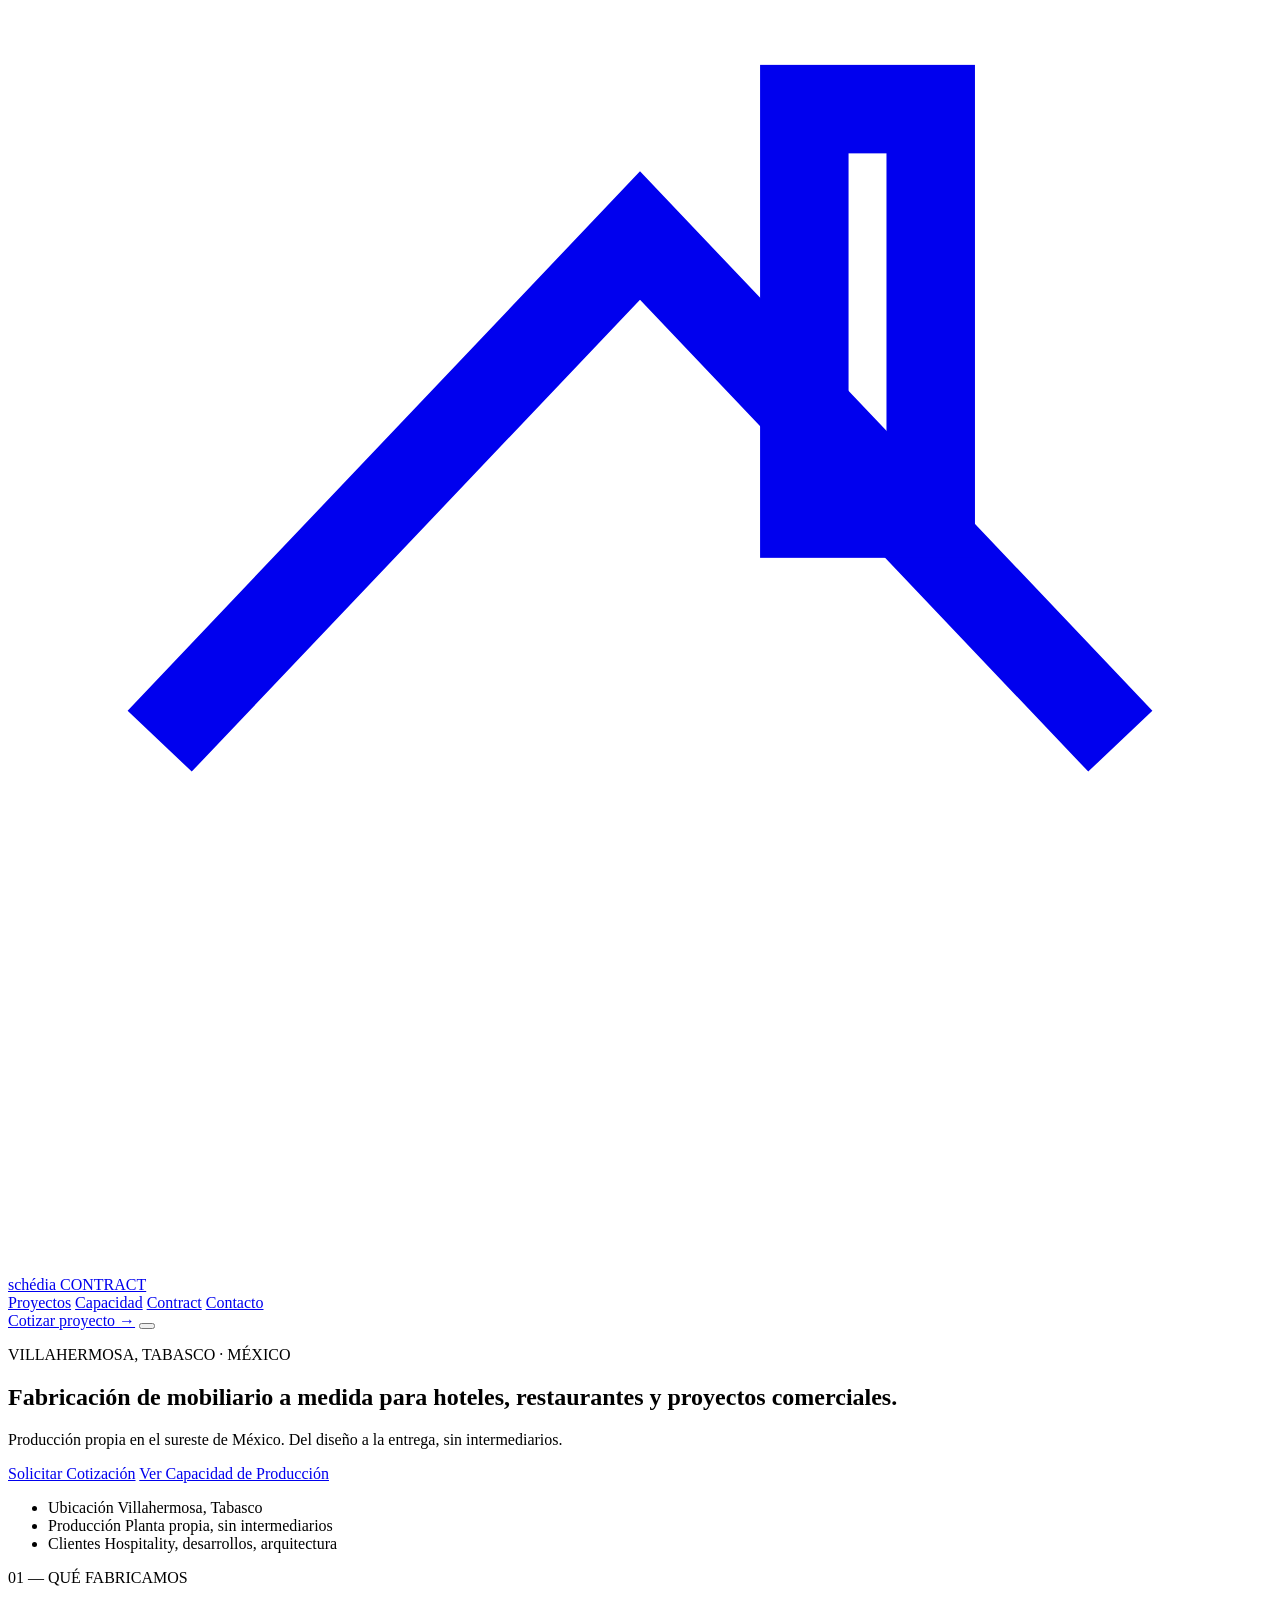
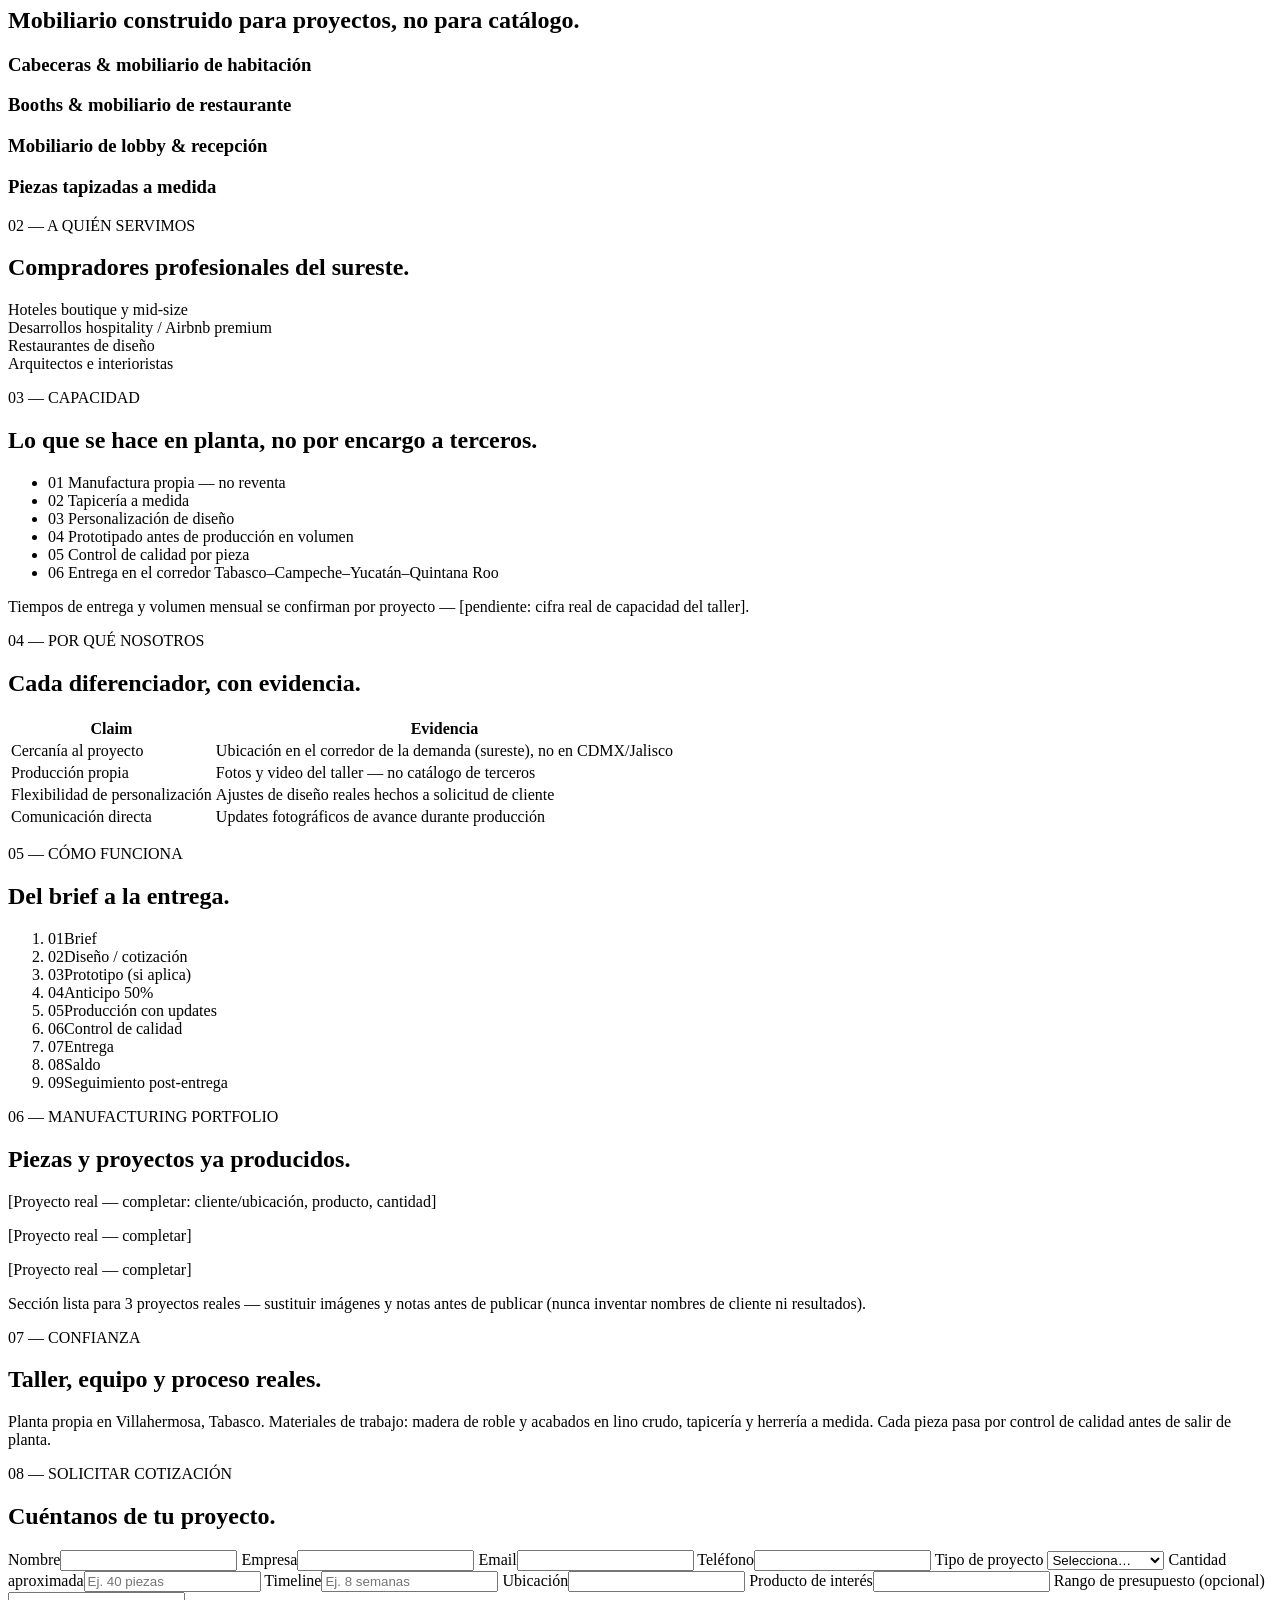
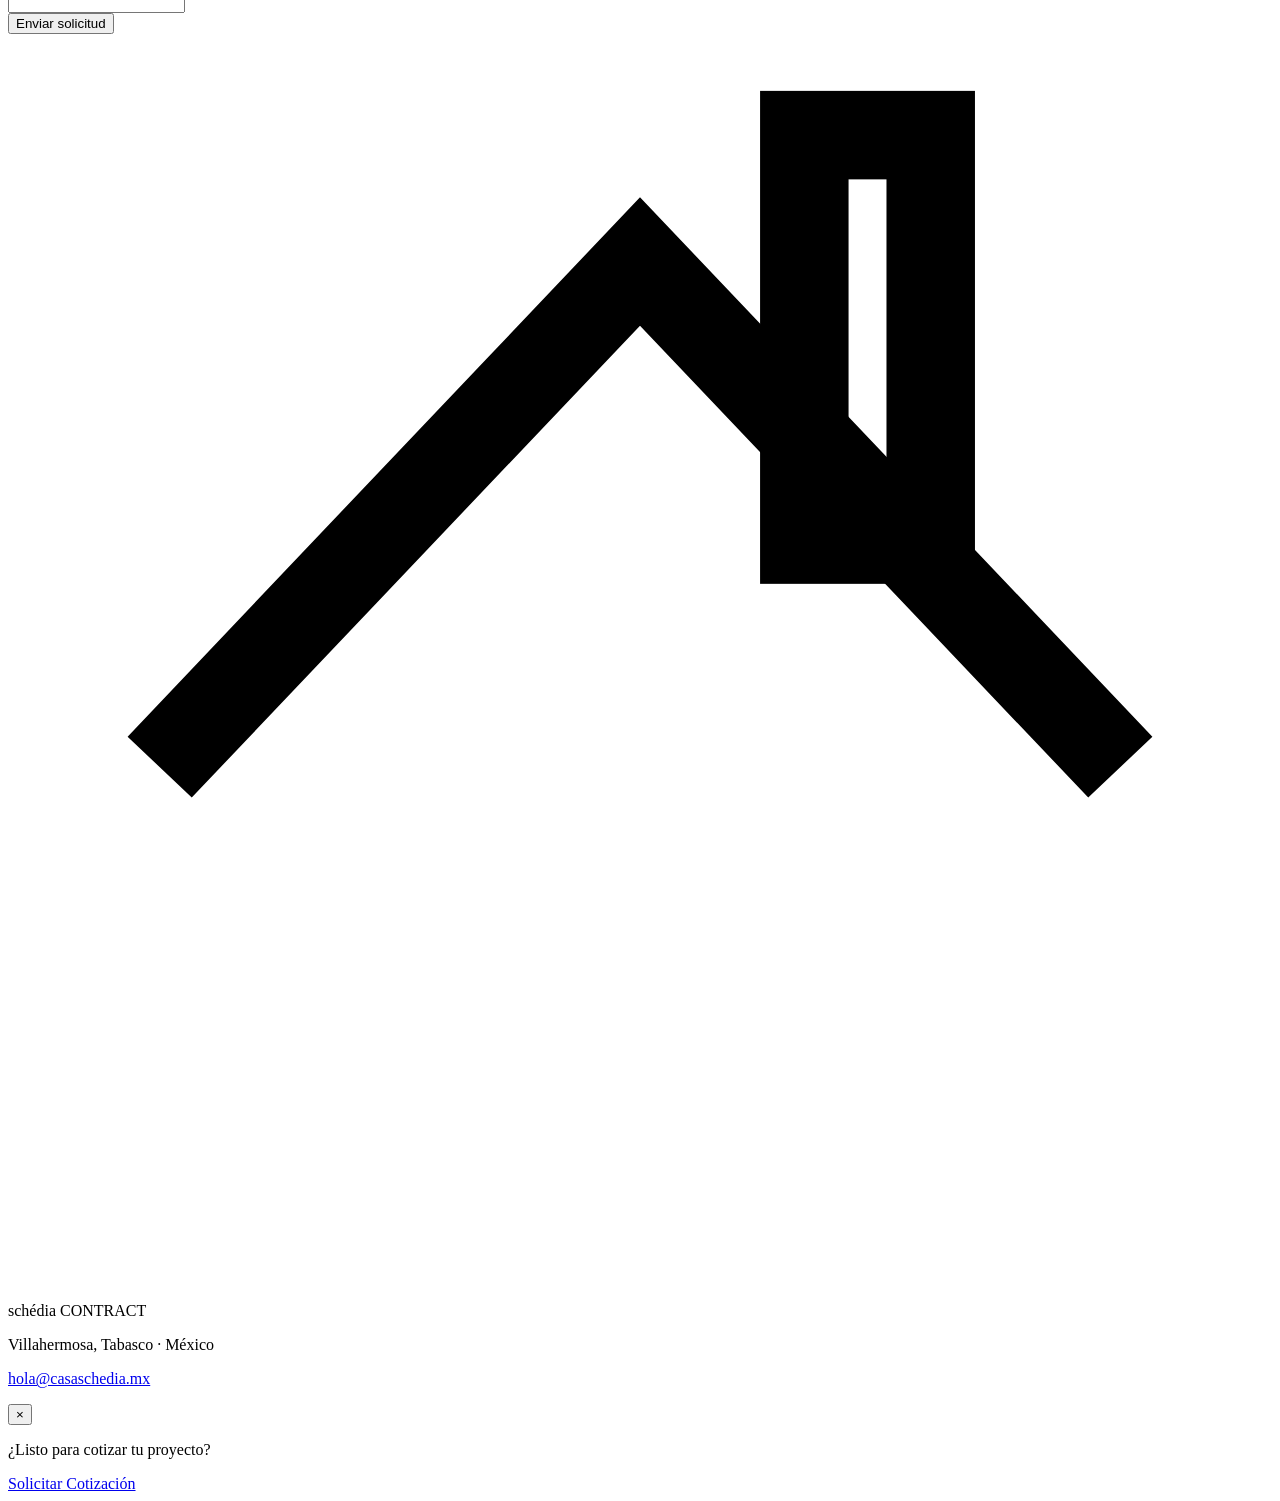
==== index.html @ 91ae7b38 "Rename index (27).html to index.html" ====
<!-- VERSION: v01 -->
<!DOCTYPE html>
<html lang="es-MX">
<head>
<meta charset="UTF-8">
<meta name="viewport" content="width=device-width, initial-scale=1.0">
<title>Casa Schédia — Fabricación de mobiliario a medida para hospitality | Villahermosa, Tabasco</title>
<meta name="description" content="Fabricante de mobiliario a medida para hoteles, restaurantes y proyectos comerciales del sureste de México. Producción propia en Villahermosa, Tabasco. Solicita una cotización.">
<link rel="icon" href="/assets/favicon.svg" type="image/svg+xml">
<link rel="preconnect" href="https://fonts.googleapis.com">
<link href="https://fonts.googleapis.com/css2?family=Inter:wght@400;500;600;700;800&family=JetBrains+Mono:wght@500;600&display=swap" rel="stylesheet">
<link rel="stylesheet" href="/css/styles.css?v=01">
</head>
<body>

<!-- ============ HEADER ============ -->
<header class="site-header">
  <div class="wrap header-inner">
    <a href="/" class="logo-lockup" aria-label="Casa Schédia">
      <svg class="logo-icon" viewBox="0 0 100 100" aria-hidden="true">
        <polyline points="12,58 50,18 88,58" fill="none" stroke="currentColor" stroke-width="7" stroke-linejoin="miter"/>
        <rect x="63" y="8" width="10" height="32" fill="none" stroke="currentColor" stroke-width="7" stroke-linejoin="miter"/>
      </svg>
      <span class="logo-text">schédia <span class="logo-sub">CONTRACT</span></span>
    </a>
    <nav class="site-nav" aria-label="Navegación principal">
      <a href="#proyectos">Proyectos</a>
      <a href="#capacidad">Capacidad</a>
      <a href="#contract">Contract</a>
      <a href="#contacto">Contacto</a>
    </nav>
    <a href="#cotizar" class="btn btn-amber header-cta">Cotizar proyecto →</a>
    <button class="nav-toggle" aria-label="Abrir menú" aria-expanded="false">
      <span></span><span></span><span></span>
    </button>
  </div>
</header>

<!-- ============ HERO ============ -->
<section class="hero">
  <div class="wrap hero-inner">
    <p class="eyebrow">VILLAHERMOSA, TABASCO · MÉXICO</p>
    <h1>Fabricación de mobiliario a medida para hoteles, restaurantes y proyectos comerciales.</h1>
    <p class="hero-sub">Producción propia en el sureste de México. Del diseño a la entrega, sin intermediarios.</p>
    <div class="hero-ctas">
      <a href="#cotizar" class="btn btn-amber">Solicitar Cotización</a>
      <a href="#capacidad" class="btn btn-ghost">Ver Capacidad de Producción</a>
    </div>
    <ul class="trust-indicators">
      <li><span class="ti-label">Ubicación</span> Villahermosa, Tabasco</li>
      <li><span class="ti-label">Producción</span> Planta propia, sin intermediarios</li>
      <li><span class="ti-label">Clientes</span> Hospitality, desarrollos, arquitectura</li>
    </ul>
  </div>
</section>

<!-- ============ QUÉ FABRICAMOS ============ -->
<section class="section" id="que-fabricamos">
  <div class="wrap">
    <p class="eyebrow">01 — QUÉ FABRICAMOS</p>
    <h2>Mobiliario construido para proyectos, no para catálogo.</h2>
    <div class="grid-4">
      <div class="card">
        <div class="card-media" style="background-image:url('/assets/producto-cabeceras.jpg')"></div>
        <h3>Cabeceras &amp; mobiliario de habitación</h3>
      </div>
      <div class="card">
        <div class="card-media" style="background-image:url('/assets/producto-booths.jpg')"></div>
        <h3>Booths &amp; mobiliario de restaurante</h3>
      </div>
      <div class="card">
        <div class="card-media" style="background-image:url('/assets/producto-lobby.jpg')"></div>
        <h3>Mobiliario de lobby &amp; recepción</h3>
      </div>
      <div class="card">
        <div class="card-media" style="background-image:url('/assets/producto-tapizado.jpg')"></div>
        <h3>Piezas tapizadas a medida</h3>
      </div>
    </div>
  </div>
</section>

<!-- ============ A QUIÉN SERVIMOS ============ -->
<section class="section section-alt" id="a-quien-servimos">
  <div class="wrap">
    <p class="eyebrow">02 — A QUIÉN SERVIMOS</p>
    <h2>Compradores profesionales del sureste.</h2>
    <div class="grid-4 grid-tight">
      <div class="tag-card">Hoteles boutique y mid-size</div>
      <div class="tag-card">Desarrollos hospitality / Airbnb premium</div>
      <div class="tag-card">Restaurantes de diseño</div>
      <div class="tag-card">Arquitectos e interioristas</div>
    </div>
  </div>
</section>

<!-- ============ CAPACIDAD ============ -->
<section class="section" id="capacidad">
  <div class="wrap">
    <p class="eyebrow">03 — CAPACIDAD</p>
    <h2>Lo que se hace en planta, no por encargo a terceros.</h2>
    <ul class="spec-list">
      <li><span class="spec-num">01</span> Manufactura propia — no reventa</li>
      <li><span class="spec-num">02</span> Tapicería a medida</li>
      <li><span class="spec-num">03</span> Personalización de diseño</li>
      <li><span class="spec-num">04</span> Prototipado antes de producción en volumen</li>
      <li><span class="spec-num">05</span> Control de calidad por pieza</li>
      <li><span class="spec-num">06</span> Entrega en el corredor Tabasco–Campeche–Yucatán–Quintana Roo</li>
    </ul>
    <p class="fine-note">Tiempos de entrega y volumen mensual se confirman por proyecto — [pendiente: cifra real de capacidad del taller].</p>
  </div>
</section>

<!-- ============ POR QUÉ NOSOTROS ============ -->
<section class="section section-alt" id="por-que-nosotros">
  <div class="wrap">
    <p class="eyebrow">04 — POR QUÉ NOSOTROS</p>
    <h2>Cada diferenciador, con evidencia.</h2>
    <table class="evidence-table">
      <thead><tr><th>Claim</th><th>Evidencia</th></tr></thead>
      <tbody>
        <tr><td>Cercanía al proyecto</td><td>Ubicación en el corredor de la demanda (sureste), no en CDMX/Jalisco</td></tr>
        <tr><td>Producción propia</td><td>Fotos y video del taller — no catálogo de terceros</td></tr>
        <tr><td>Flexibilidad de personalización</td><td>Ajustes de diseño reales hechos a solicitud de cliente</td></tr>
        <tr><td>Comunicación directa</td><td>Updates fotográficos de avance durante producción</td></tr>
      </tbody>
    </table>
  </div>
</section>

<!-- ============ PROCESO ============ -->
<section class="section" id="proceso">
  <div class="wrap">
    <p class="eyebrow">05 — CÓMO FUNCIONA</p>
    <h2>Del brief a la entrega.</h2>
    <ol class="process-steps">
      <li><span>01</span>Brief</li>
      <li><span>02</span>Diseño / cotización</li>
      <li><span>03</span>Prototipo (si aplica)</li>
      <li><span>04</span>Anticipo 50%</li>
      <li><span>05</span>Producción con updates</li>
      <li><span>06</span>Control de calidad</li>
      <li><span>07</span>Entrega</li>
      <li><span>08</span>Saldo</li>
      <li><span>09</span>Seguimiento post-entrega</li>
    </ol>
  </div>
</section>

<!-- ============ PROYECTOS ============ -->
<section class="section section-alt" id="proyectos">
  <div class="wrap">
    <p class="eyebrow">06 — MANUFACTURING PORTFOLIO</p>
    <h2>Piezas y proyectos ya producidos.</h2>
    <div class="grid-3">
      <div class="project-card">
        <div class="card-media" style="background-image:url('/assets/proyecto-1.jpg')"></div>
        <p class="project-meta">[Proyecto real — completar: cliente/ubicación, producto, cantidad]</p>
      </div>
      <div class="project-card">
        <div class="card-media" style="background-image:url('/assets/proyecto-2.jpg')"></div>
        <p class="project-meta">[Proyecto real — completar]</p>
      </div>
      <div class="project-card">
        <div class="card-media" style="background-image:url('/assets/proyecto-3.jpg')"></div>
        <p class="project-meta">[Proyecto real — completar]</p>
      </div>
    </div>
    <p class="fine-note">Sección lista para 3 proyectos reales — sustituir imágenes y notas antes de publicar (nunca inventar nombres de cliente ni resultados).</p>
  </div>
</section>

<!-- ============ CONFIANZA ============ -->
<section class="section" id="contract">
  <div class="wrap">
    <p class="eyebrow">07 — CONFIANZA</p>
    <h2>Taller, equipo y proceso reales.</h2>
    <p class="lede">Planta propia en Villahermosa, Tabasco. Materiales de trabajo: madera de roble y acabados en lino crudo, tapicería y herrería a medida. Cada pieza pasa por control de calidad antes de salir de planta.</p>
  </div>
</section>

<!-- ============ FORMULARIO ============ -->
<section class="section section-form" id="cotizar">
  <div class="wrap">
    <p class="eyebrow">08 — SOLICITAR COTIZACIÓN</p>
    <h2>Cuéntanos de tu proyecto.</h2>
    <form class="lead-form" id="quote-form" action="https://TU-N8N.up.railway.app/webhook/schedia-lead" method="POST">
      <input type="text" name="_honey" style="display:none" tabindex="-1" autocomplete="off">
      <div class="form-grid">
        <label>Nombre<input type="text" name="Nombre" required></label>
        <label>Empresa<input type="text" name="Empresa" required></label>
        <label>Email<input type="email" name="Email" required></label>
        <label>Teléfono<input type="tel" name="Teléfono" required></label>
        <label>Tipo de proyecto
          <select name="Tipo de proyecto" required>
            <option value="">Selecciona…</option>
            <option>Hotel boutique</option>
            <option>Hotel mid-size</option>
            <option>Airbnb premium</option>
            <option>Restaurante</option>
            <option>Desarrollo / otro</option>
          </select>
        </label>
        <label>Cantidad aproximada<input type="text" name="Cantidad aproximada" placeholder="Ej. 40 piezas"></label>
        <label>Timeline<input type="text" name="Timeline" placeholder="Ej. 8 semanas"></label>
        <label>Ubicación<input type="text" name="Ubicación" required></label>
        <label>Producto de interés<input type="text" name="Producto de interés"></label>
        <label>Rango de presupuesto (opcional)<input type="text" name="Rango de presupuesto"></label>
      </div>
      <button type="submit" class="btn btn-amber btn-block">Enviar solicitud</button>
    </form>
  </div>
</section>

<!-- ============ FOOTER ============ -->
<footer class="site-footer" id="contacto">
  <div class="wrap footer-inner">
    <div class="logo-lockup footer-logo">
      <svg class="logo-icon" viewBox="0 0 100 100" aria-hidden="true">
        <polyline points="12,58 50,18 88,58" fill="none" stroke="currentColor" stroke-width="7" stroke-linejoin="miter"/>
        <rect x="63" y="8" width="10" height="32" fill="none" stroke="currentColor" stroke-width="7" stroke-linejoin="miter"/>
      </svg>
      <span class="logo-text">schédia <span class="logo-sub">CONTRACT</span></span>
    </div>
    <p>Villahermosa, Tabasco · México</p>
    <p><a href="mailto:hola@casaschedia.mx">hola@casaschedia.mx</a></p>
  </div>
</footer>

<!-- ============ SCROLL POPUP ============ -->
<div class="scroll-popup" id="scroll-popup">
  <button class="popup-close" id="popup-close" aria-label="Cerrar">×</button>
  <p>¿Listo para cotizar tu proyecto?</p>
  <a href="#cotizar" class="btn btn-amber btn-small">Solicitar Cotización</a>
</div>

<script src="/js/main.js?v=01"></script>
</body>
</html>
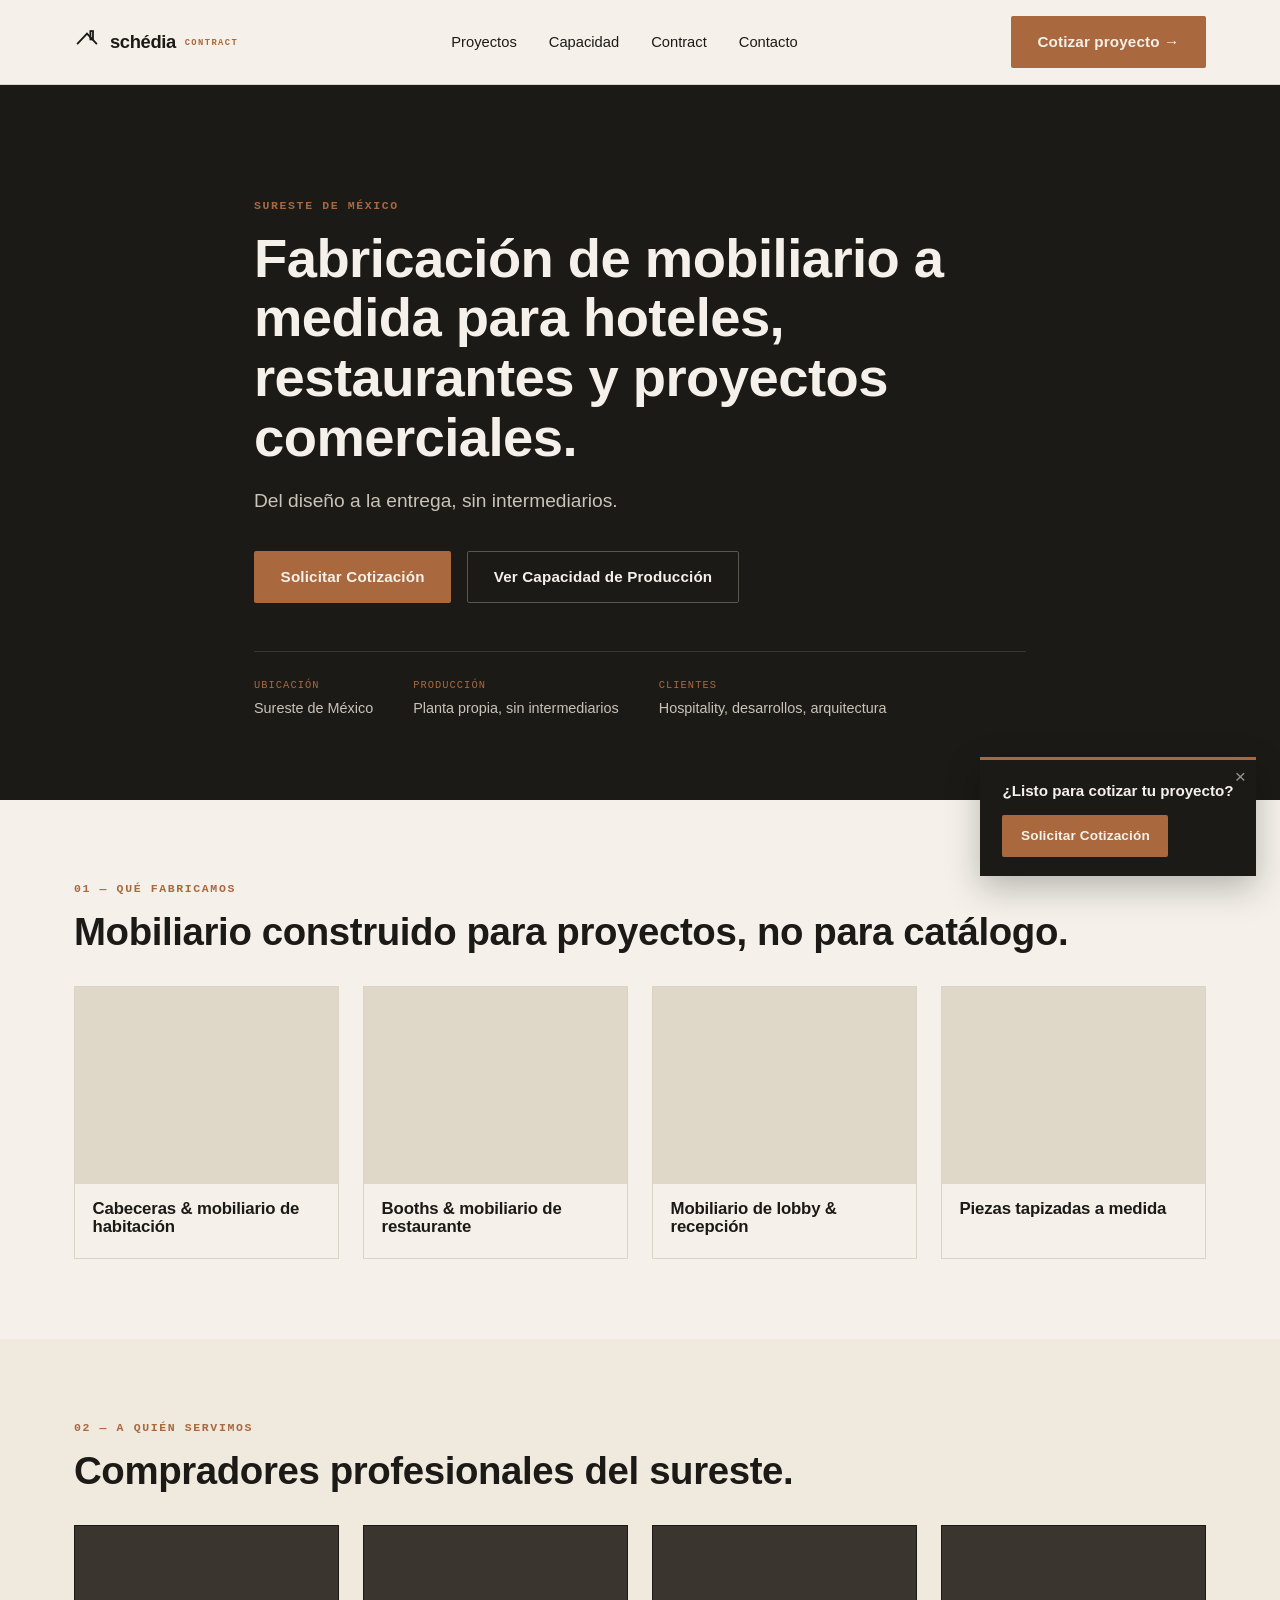
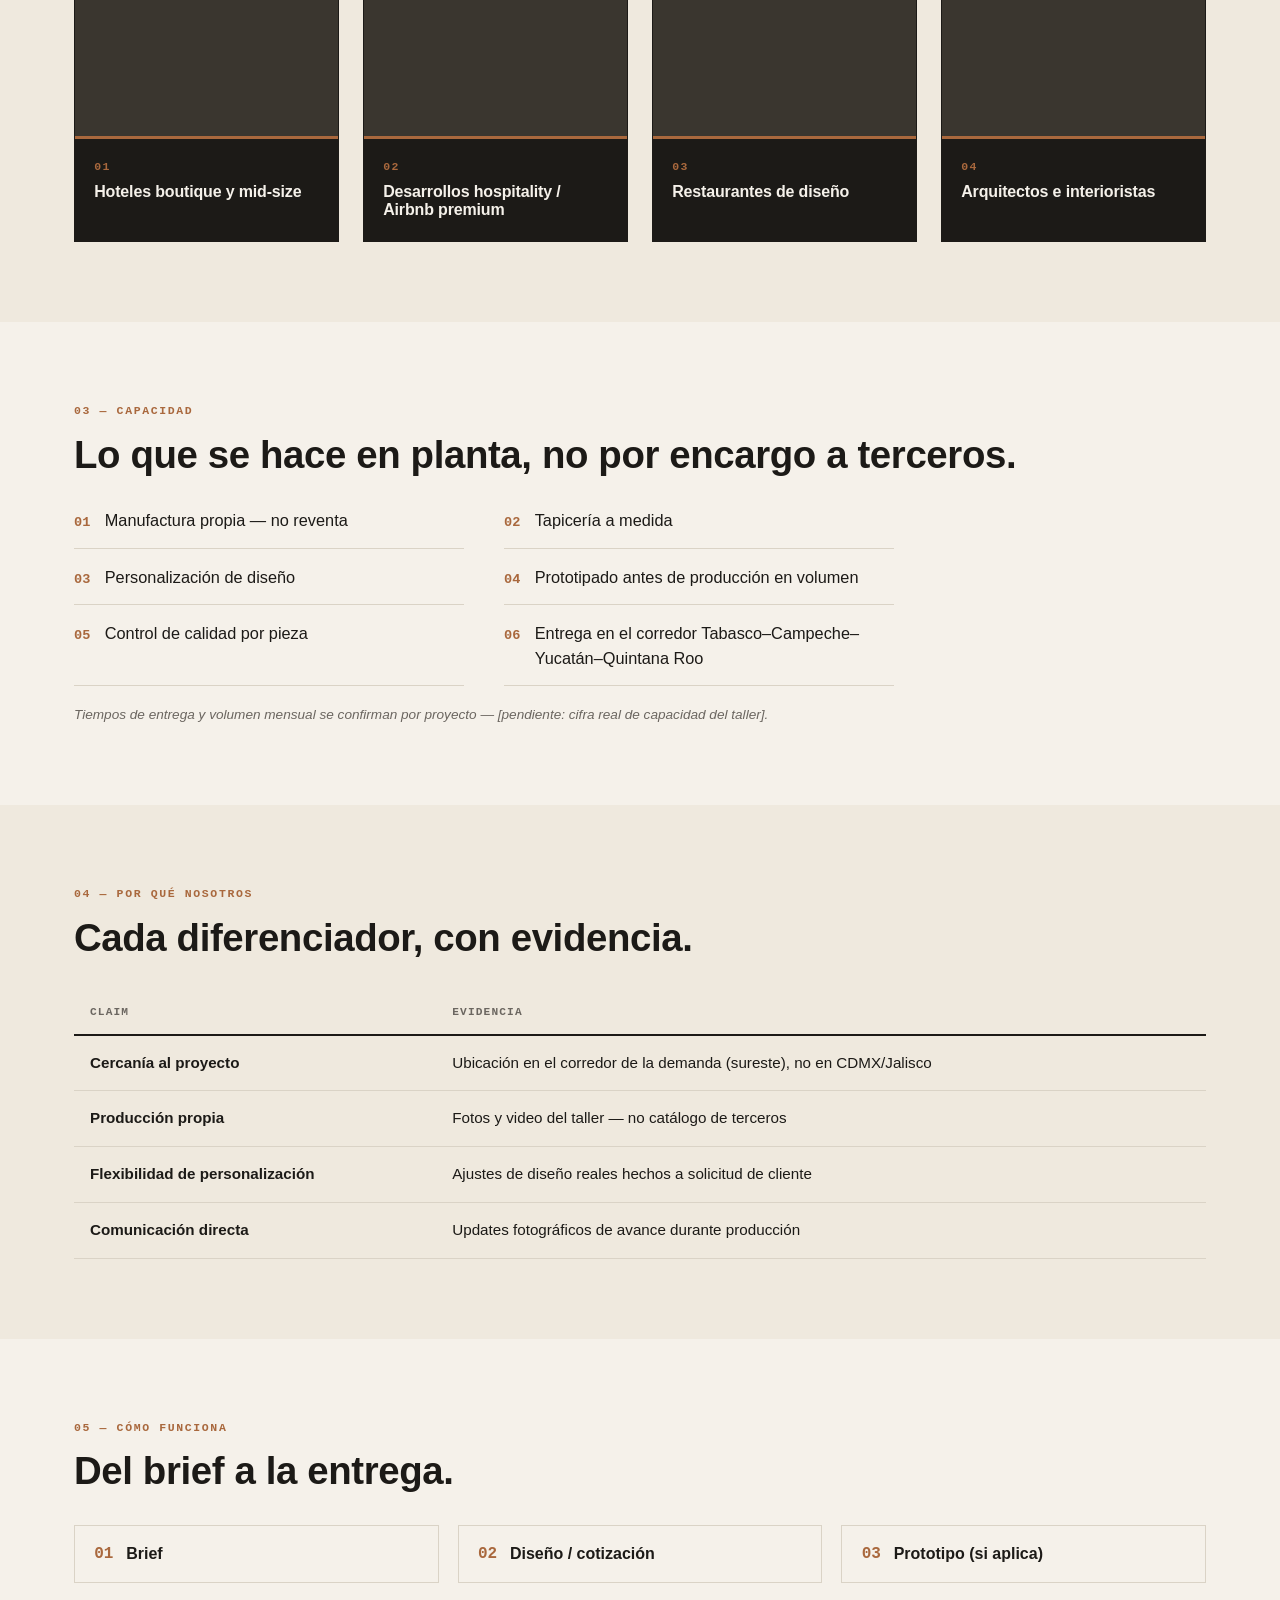
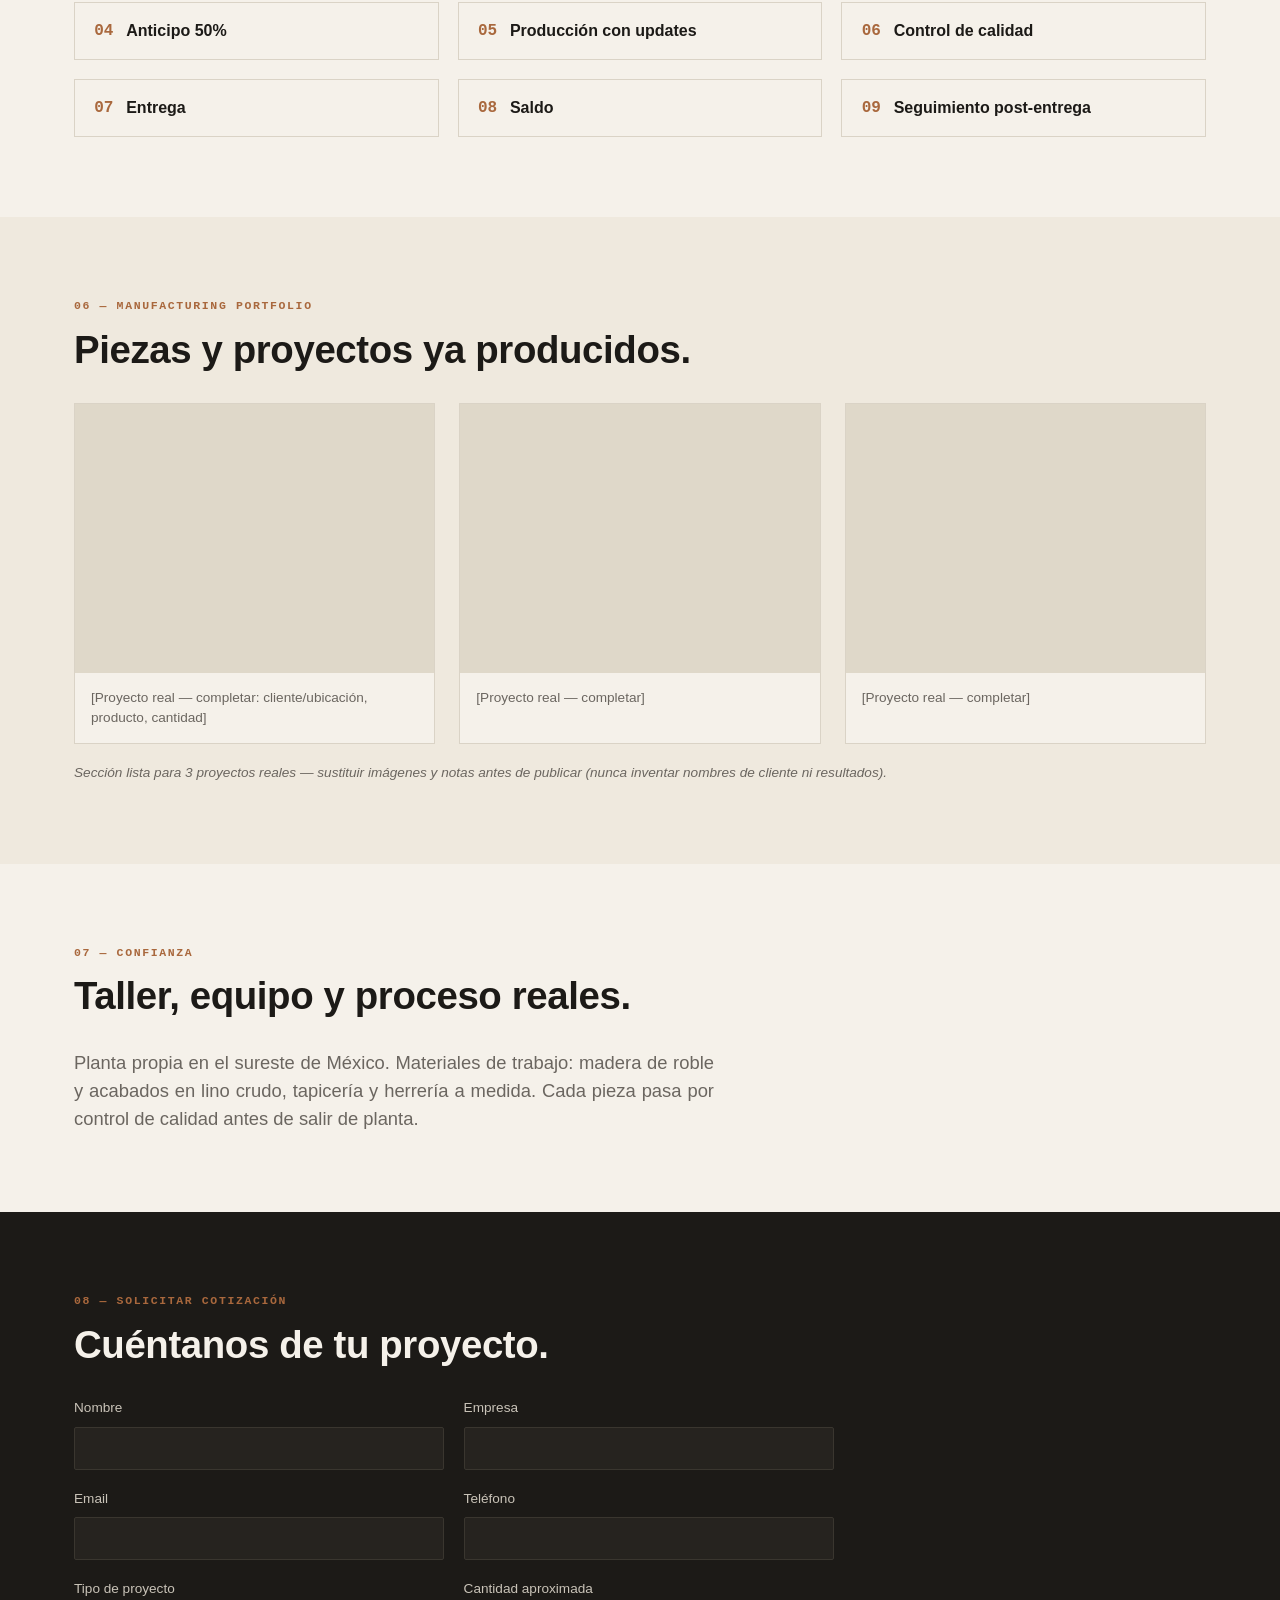
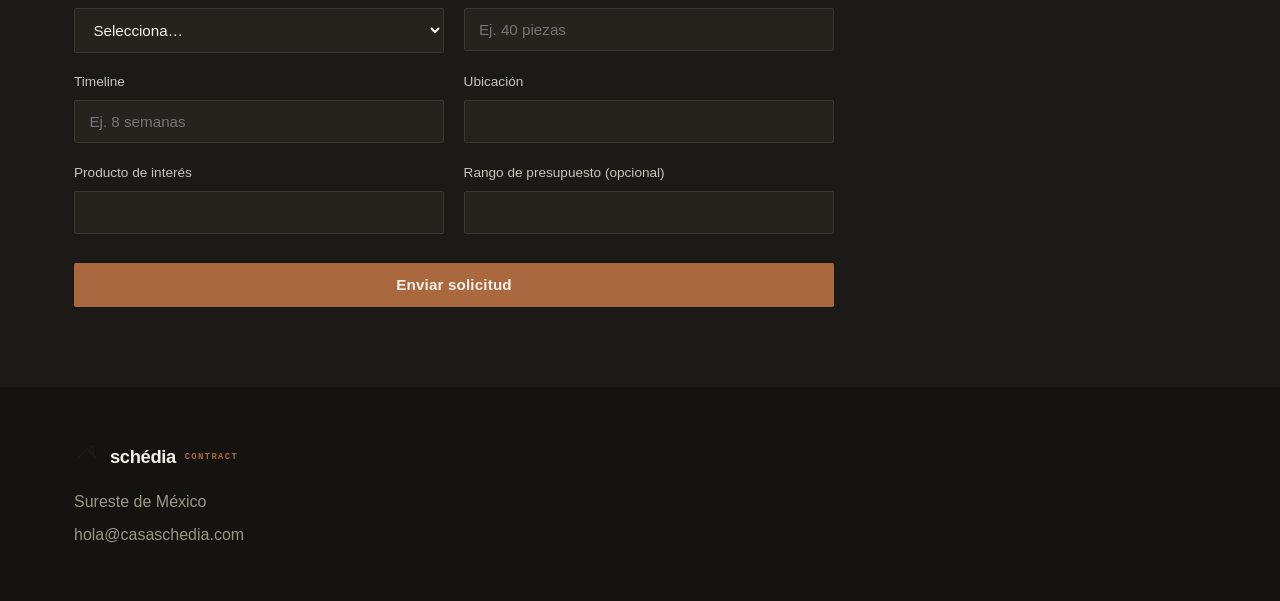
==== commit 242b7c06: "Update index.html" ====
--- a/index.html
+++ b/index.html
@@ -4,8 +4,8 @@
 <head>
 <meta charset="UTF-8">
 <meta name="viewport" content="width=device-width, initial-scale=1.0">
-<title>Casa Schédia — Fabricación de mobiliario a medida para hospitality | Villahermosa, Tabasco</title>
-<meta name="description" content="Fabricante de mobiliario a medida para hoteles, restaurantes y proyectos comerciales del sureste de México. Producción propia en Villahermosa, Tabasco. Solicita una cotización.">
+<title>Casa Schédia — Fabricación de mobiliario a medida para hospitality | Sureste de México</title>
+<meta name="description" content="Fabricante de mobiliario a medida para hoteles, restaurantes y proyectos comerciales del sureste de México. Solicita una cotización.">
 <link rel="icon" href="/assets/favicon.svg" type="image/svg+xml">
 <link rel="preconnect" href="https://fonts.googleapis.com">
 <link href="https://fonts.googleapis.com/css2?family=Inter:wght@400;500;600;700;800&family=JetBrains+Mono:wght@500;600&display=swap" rel="stylesheet">
@@ -39,15 +39,15 @@
 <!-- ============ HERO ============ -->
 <section class="hero">
   <div class="wrap hero-inner">
-    <p class="eyebrow">VILLAHERMOSA, TABASCO · MÉXICO</p>
+    <p class="eyebrow">SURESTE DE MÉXICO</p>
     <h1>Fabricación de mobiliario a medida para hoteles, restaurantes y proyectos comerciales.</h1>
-    <p class="hero-sub">Producción propia en el sureste de México. Del diseño a la entrega, sin intermediarios.</p>
+    <p class="hero-sub">Del diseño a la entrega, sin intermediarios.</p>
     <div class="hero-ctas">
       <a href="#cotizar" class="btn btn-amber">Solicitar Cotización</a>
       <a href="#capacidad" class="btn btn-ghost">Ver Capacidad de Producción</a>
     </div>
     <ul class="trust-indicators">
-      <li><span class="ti-label">Ubicación</span> Villahermosa, Tabasco</li>
+      <li><span class="ti-label">Ubicación</span> Sureste de México</li>
       <li><span class="ti-label">Producción</span> Planta propia, sin intermediarios</li>
       <li><span class="ti-label">Clientes</span> Hospitality, desarrollos, arquitectura</li>
     </ul>
@@ -85,11 +85,35 @@
   <div class="wrap">
     <p class="eyebrow">02 — A QUIÉN SERVIMOS</p>
     <h2>Compradores profesionales del sureste.</h2>
-    <div class="grid-4 grid-tight">
-      <div class="tag-card">Hoteles boutique y mid-size</div>
-      <div class="tag-card">Desarrollos hospitality / Airbnb premium</div>
-      <div class="tag-card">Restaurantes de diseño</div>
-      <div class="tag-card">Arquitectos e interioristas</div>
+    <div class="grid-4">
+      <div class="audience-card">
+        <div class="card-media" style="background-image:url('/assets/audiencia-hoteles.jpg')"></div>
+        <div class="audience-body">
+          <span class="audience-num">01</span>
+          <h3>Hoteles boutique y mid-size</h3>
+        </div>
+      </div>
+      <div class="audience-card">
+        <div class="card-media" style="background-image:url('/assets/audiencia-airbnb.jpg')"></div>
+        <div class="audience-body">
+          <span class="audience-num">02</span>
+          <h3>Desarrollos hospitality / Airbnb premium</h3>
+        </div>
+      </div>
+      <div class="audience-card">
+        <div class="card-media" style="background-image:url('/assets/audiencia-restaurantes.jpg')"></div>
+        <div class="audience-body">
+          <span class="audience-num">03</span>
+          <h3>Restaurantes de diseño</h3>
+        </div>
+      </div>
+      <div class="audience-card">
+        <div class="card-media" style="background-image:url('/assets/audiencia-arquitectos.jpg')"></div>
+        <div class="audience-body">
+          <span class="audience-num">04</span>
+          <h3>Arquitectos e interioristas</h3>
+        </div>
+      </div>
     </div>
   </div>
 </section>
@@ -175,7 +199,7 @@
   <div class="wrap">
     <p class="eyebrow">07 — CONFIANZA</p>
     <h2>Taller, equipo y proceso reales.</h2>
-    <p class="lede">Planta propia en Villahermosa, Tabasco. Materiales de trabajo: madera de roble y acabados en lino crudo, tapicería y herrería a medida. Cada pieza pasa por control de calidad antes de salir de planta.</p>
+    <p class="lede">Planta propia en el sureste de México. Materiales de trabajo: madera de roble y acabados en lino crudo, tapicería y herrería a medida. Cada pieza pasa por control de calidad antes de salir de planta.</p>
   </div>
 </section>
 
@@ -222,8 +246,8 @@
       </svg>
       <span class="logo-text">schédia <span class="logo-sub">CONTRACT</span></span>
     </div>
-    <p>Villahermosa, Tabasco · México</p>
-    <p><a href="mailto:hola@casaschedia.mx">hola@casaschedia.mx</a></p>
+    <p>Sureste de México</p>
+    <p><a href="mailto:hola@casaschedia.com">hola@casaschedia.com</a></p>
   </div>
 </footer>
 
--- a/css/styles.css
+++ b/css/styles.css
@@ -0,0 +1,127 @@
+/* VERSION: v01 */
+:root{
+  --charcoal:#1C1A17;
+  --wood:#A9683D;
+  --cream:#F5F1EA;
+  --grey:#6B6660;
+  --line:#DAD3C6;
+  --danger:#B3392C;
+  --danger-bg:#FBF0EE;
+  --font-body:'Inter',sans-serif;
+  --font-mono:'JetBrains Mono',monospace;
+}
+*{box-sizing:border-box;margin:0;padding:0}
+html{scroll-behavior:smooth}
+body{font-family:var(--font-body);color:var(--charcoal);background:var(--cream);line-height:1.5;font-size:16px;-webkit-font-smoothing:antialiased}
+img{max-width:100%;display:block}
+a{color:inherit;text-decoration:none}
+.wrap{max-width:1180px;margin:0 auto;padding:0 24px}
+h1,h2,h3{font-weight:800;letter-spacing:-0.01em;line-height:1.1}
+h1{font-size:clamp(2rem,5vw,3.4rem)}
+h2{font-size:clamp(1.6rem,3.4vw,2.4rem);margin-bottom:2rem}
+h3{font-size:1.05rem;font-weight:700}
+.eyebrow{font-family:var(--font-mono);font-size:.72rem;font-weight:600;letter-spacing:.14em;text-transform:uppercase;color:var(--wood);margin-bottom:.9rem}
+.lede{font-size:1.15rem;color:var(--grey);max-width:640px;text-align:justify;text-justify:inter-word}
+.fine-note{font-size:.85rem;color:var(--grey);margin-top:1.2rem;font-style:italic;text-align:justify}
+p{text-align:justify;text-justify:inter-word}
+.hero-sub,.eyebrow,h1,h2,h3,.trust-indicators,.btn,.evidence-table td,.form-grid label,.ti-label,.logo-text,.site-nav,.project-meta,.footer-inner p{text-align:left}
+.hero-sub{max-width:560px}
+
+/* Buttons */
+.btn{display:inline-block;padding:.85rem 1.6rem;border-radius:2px;font-weight:600;font-size:.95rem;letter-spacing:.01em;transition:all .15s ease;border:1px solid transparent}
+.btn-amber{background:var(--wood);color:var(--cream)}
+.btn-amber:hover{background:#8f5631}
+.btn-ghost{border-color:var(--charcoal);color:var(--charcoal)}
+.btn-ghost:hover{background:var(--charcoal);color:var(--cream)}
+.btn-block{width:100%;text-align:center;border:none;cursor:pointer;font-family:var(--font-body)}
+.btn-small{padding:.6rem 1.1rem;font-size:.85rem}
+
+/* Header */
+.site-header{position:sticky;top:0;z-index:50;background:rgba(245,241,234,.92);backdrop-filter:blur(6px);border-bottom:1px solid var(--line)}
+.header-inner{display:flex;align-items:center;justify-content:space-between;padding-top:16px;padding-bottom:16px}
+.logo-lockup{display:flex;align-items:center;gap:10px;color:var(--charcoal)}
+.logo-icon{width:26px;height:26px;color:var(--charcoal)}
+.logo-text{font-weight:800;font-size:1.15rem;letter-spacing:-.02em}
+.logo-sub{font-family:var(--font-mono);font-weight:600;font-size:.55rem;letter-spacing:.16em;color:var(--wood);margin-left:4px;vertical-align:middle}
+.site-nav{display:flex;gap:2rem;font-size:.92rem;font-weight:500}
+.site-nav a:hover{color:var(--wood)}
+.nav-toggle{display:none}
+
+/* Hero */
+.hero{background:var(--charcoal);color:var(--cream);padding:7rem 0 5rem}
+.hero-inner{max-width:820px}
+.hero .eyebrow{color:var(--wood)}
+.hero h1{color:var(--cream);margin-bottom:1.2rem}
+.hero-sub{font-size:1.2rem;color:#C9C3B8;max-width:560px;margin-bottom:2.2rem}
+.hero-ctas{display:flex;gap:1rem;flex-wrap:wrap;margin-bottom:3rem}
+.hero .btn-ghost{border-color:#5A554D;color:var(--cream)}
+.hero .btn-ghost:hover{background:var(--cream);color:var(--charcoal);border-color:var(--cream)}
+.trust-indicators{display:flex;gap:2.5rem;flex-wrap:wrap;list-style:none;border-top:1px solid #3A362F;padding-top:1.6rem;font-size:.9rem;color:#C9C3B8}
+.ti-label{display:block;font-family:var(--font-mono);font-size:.65rem;letter-spacing:.1em;text-transform:uppercase;color:var(--wood);margin-bottom:.3rem}
+
+/* Sections */
+.section{padding:5rem 0}
+.section-alt{background:#EFE9DE}
+
+/* Grids */
+.grid-4{display:grid;grid-template-columns:repeat(4,1fr);gap:1.5rem}
+.grid-3{display:grid;grid-template-columns:repeat(3,1fr);gap:1.5rem}
+.card{background:var(--cream);border:1px solid var(--line);transition:box-shadow .2s ease,transform .2s ease}
+.card:hover{box-shadow:0 10px 26px rgba(28,26,23,.1);transform:translateY(-2px)}
+.card-media{aspect-ratio:4/3;background-size:cover;background-position:center;background-color:#DFD8C9;position:relative}
+.card h3{padding:1rem 1.1rem 1.3rem}
+
+.audience-card{background:var(--charcoal);border:1px solid var(--charcoal);overflow:hidden;transition:box-shadow .2s ease,transform .2s ease}
+.audience-card:hover{box-shadow:0 10px 26px rgba(28,26,23,.18);transform:translateY(-2px)}
+.audience-card .card-media{aspect-ratio:5/4;background-color:#3A362F}
+.audience-body{padding:1.2rem 1.2rem 1.4rem;border-top:3px solid var(--wood)}
+.audience-num{display:block;font-family:var(--font-mono);font-size:.72rem;letter-spacing:.12em;color:var(--wood);font-weight:600;margin-bottom:.5rem}
+.audience-body h3{color:var(--cream);font-size:1rem}
+.project-card{background:var(--cream);border:1px solid var(--line)}
+.project-meta{padding:.9rem 1rem;font-size:.85rem;color:var(--grey)}
+
+/* Specs list */
+.spec-list{list-style:none;display:grid;grid-template-columns:1fr 1fr;gap:1rem 2.5rem;max-width:820px}
+.spec-list li{display:flex;align-items:baseline;gap:.9rem;font-size:1.02rem;border-bottom:1px solid var(--line);padding-bottom:.9rem}
+.spec-num{font-family:var(--font-mono);font-weight:600;color:var(--wood);font-size:.85rem}
+
+/* Table */
+.evidence-table{width:100%;border-collapse:collapse;font-size:.95rem}
+.evidence-table th{text-align:left;font-family:var(--font-mono);font-size:.7rem;letter-spacing:.1em;text-transform:uppercase;color:var(--grey);padding:.8rem 1rem;border-bottom:2px solid var(--charcoal)}
+.evidence-table td{padding:1rem;border-bottom:1px solid var(--line);vertical-align:top}
+.evidence-table td:first-child{font-weight:700;width:32%}
+
+/* Process */
+.process-steps{list-style:none;display:grid;grid-template-columns:repeat(3,1fr);gap:1.2rem;counter-reset:step}
+.process-steps li{display:flex;align-items:center;gap:.8rem;background:var(--cream);border:1px solid var(--line);padding:1rem 1.2rem;font-weight:600}
+.process-steps span{font-family:var(--font-mono);color:var(--wood);font-weight:600}
+
+/* Form */
+.section-form{background:var(--charcoal);color:var(--cream)}
+.section-form h2{color:var(--cream)}
+.lead-form{max-width:760px}
+.form-grid{display:grid;grid-template-columns:1fr 1fr;gap:1.2rem;margin-bottom:1.8rem}
+.form-grid label{display:flex;flex-direction:column;gap:.5rem;font-size:.85rem;color:#C9C3B8;font-weight:500}
+.form-grid input,.form-grid select{background:#26231F;border:1px solid #3A362F;color:var(--cream);padding:.75rem .9rem;border-radius:2px;font-family:var(--font-body);font-size:.95rem}
+.form-grid input:focus,.form-grid select:focus{outline:2px solid var(--wood);border-color:var(--wood)}
+
+/* Footer */
+.site-footer{background:#15130F;color:#9A948A;padding:3.5rem 0}
+.footer-inner{display:flex;flex-direction:column;gap:.6rem}
+.footer-logo{color:var(--cream);margin-bottom:.6rem}
+
+/* Scroll popup */
+.scroll-popup{position:fixed;bottom:24px;right:24px;background:var(--charcoal);color:var(--cream);padding:1.2rem 1.4rem;max-width:280px;border-top:3px solid var(--wood);box-shadow:0 12px 32px rgba(0,0,0,.25);opacity:0;transform:translateY(16px);pointer-events:none;transition:all .3s ease;z-index:60}
+.scroll-popup.visible{opacity:1;transform:translateY(0);pointer-events:auto}
+.scroll-popup p{margin-bottom:.8rem;font-weight:600;font-size:.95rem}
+.popup-close{position:absolute;top:6px;right:10px;background:none;border:none;color:#9A948A;font-size:1.2rem;cursor:pointer}
+
+@media (max-width:860px){
+  .site-nav{display:none}
+  .grid-4{grid-template-columns:repeat(2,1fr)}
+  .grid-3{grid-template-columns:1fr}
+  .spec-list{grid-template-columns:1fr}
+  .process-steps{grid-template-columns:1fr 1fr}
+  .form-grid{grid-template-columns:1fr}
+  .header-cta{display:none}
+}
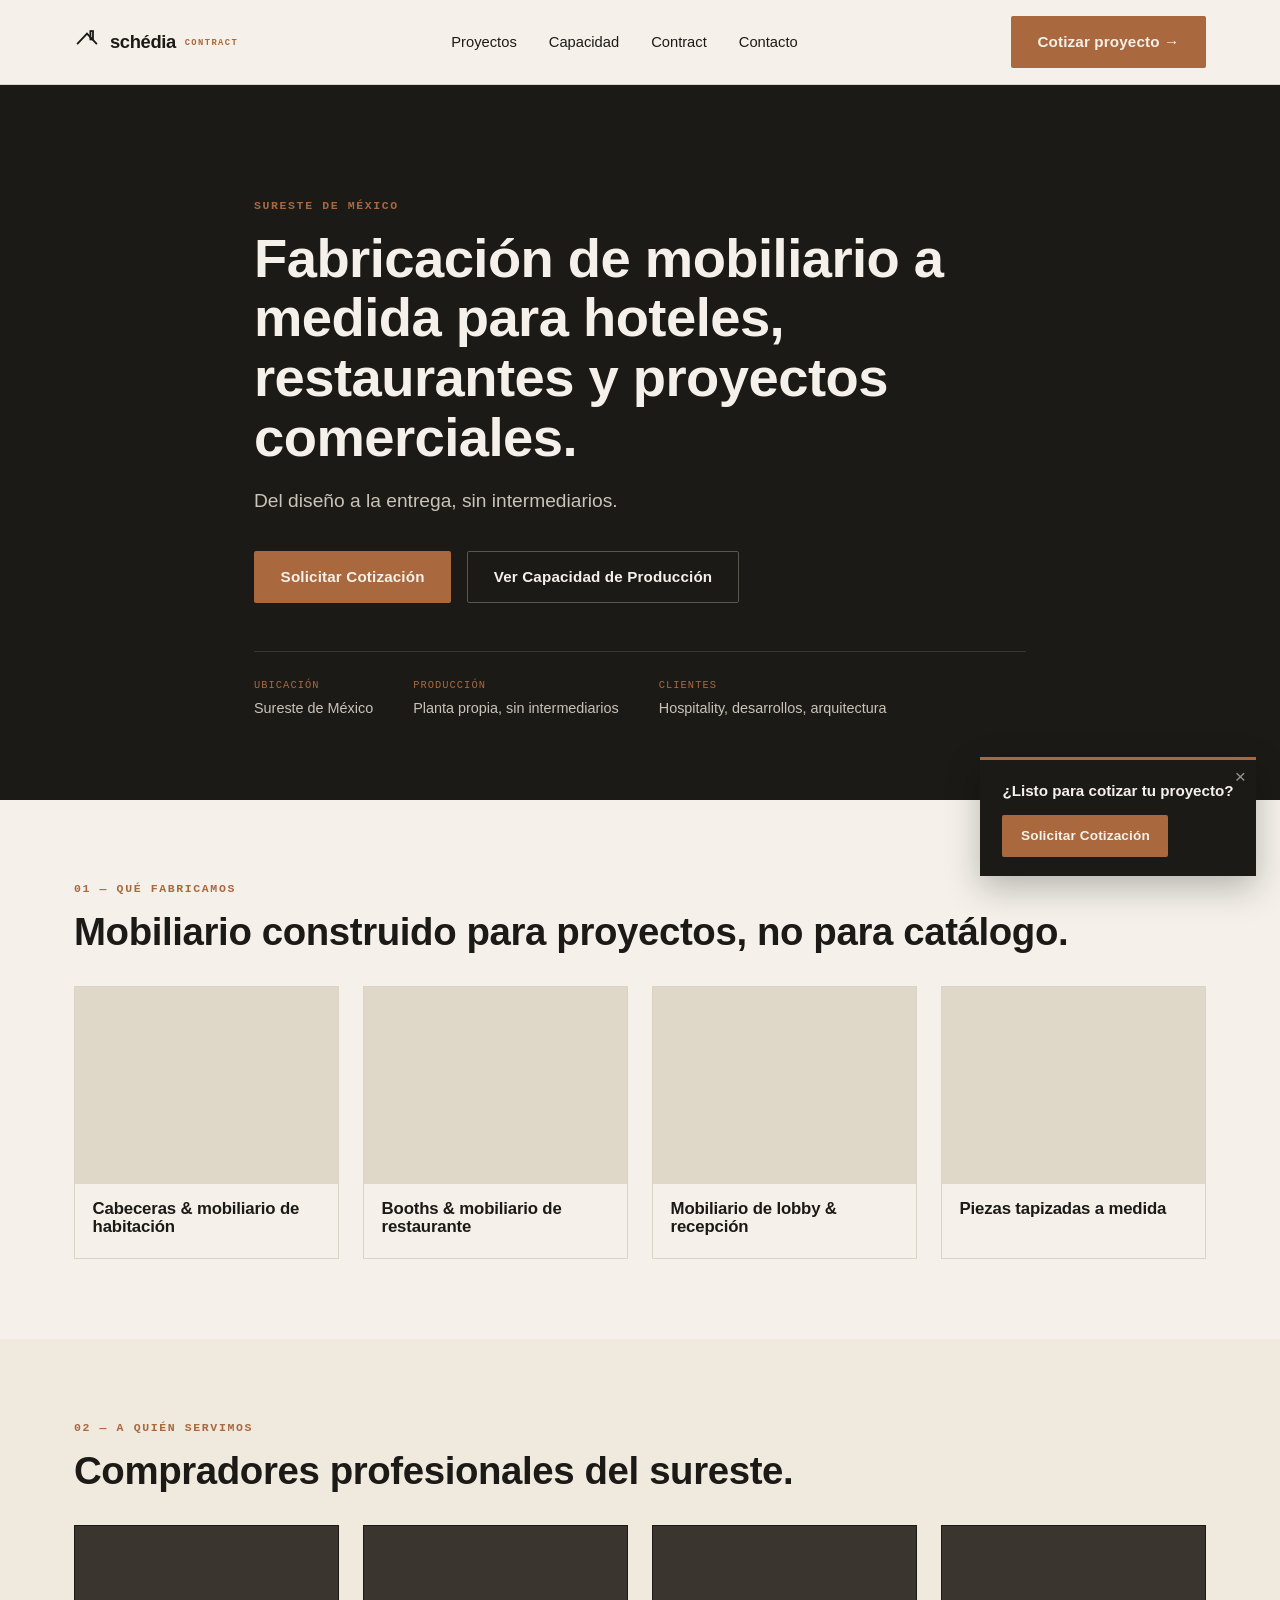
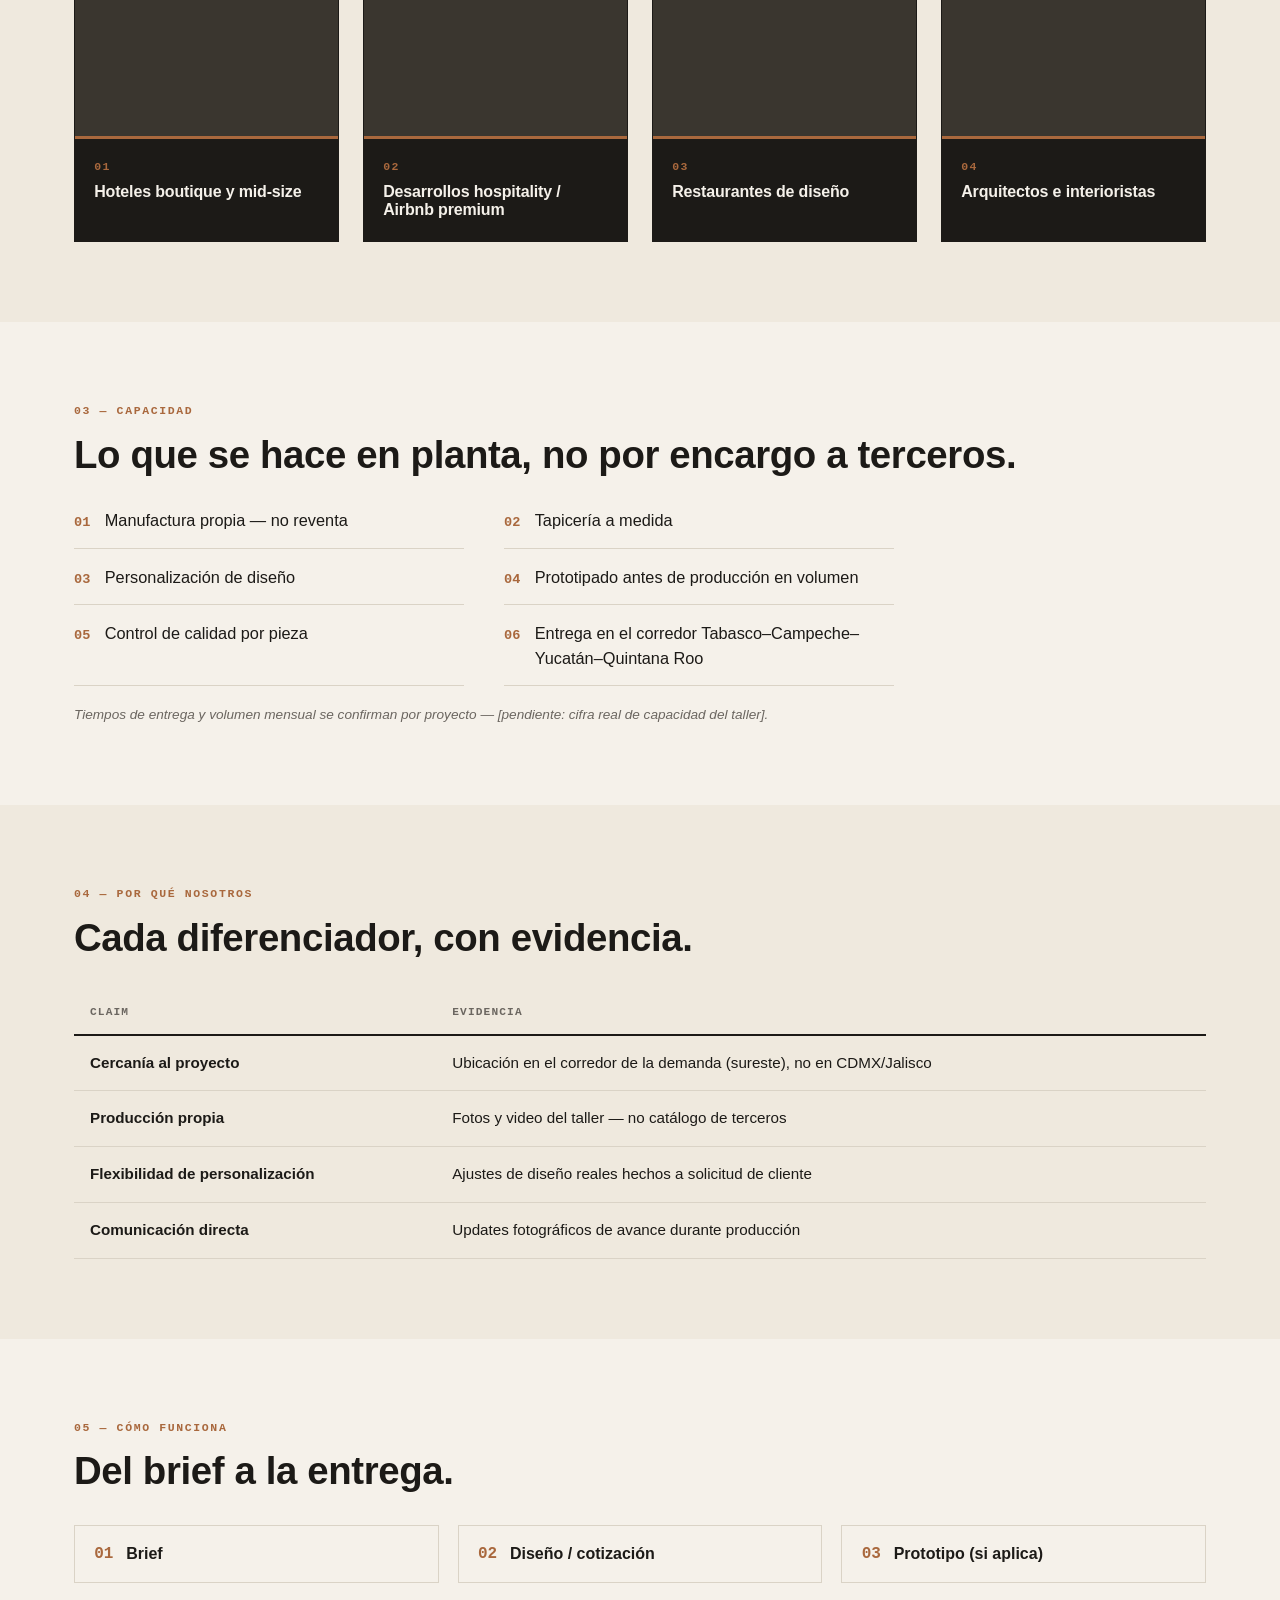
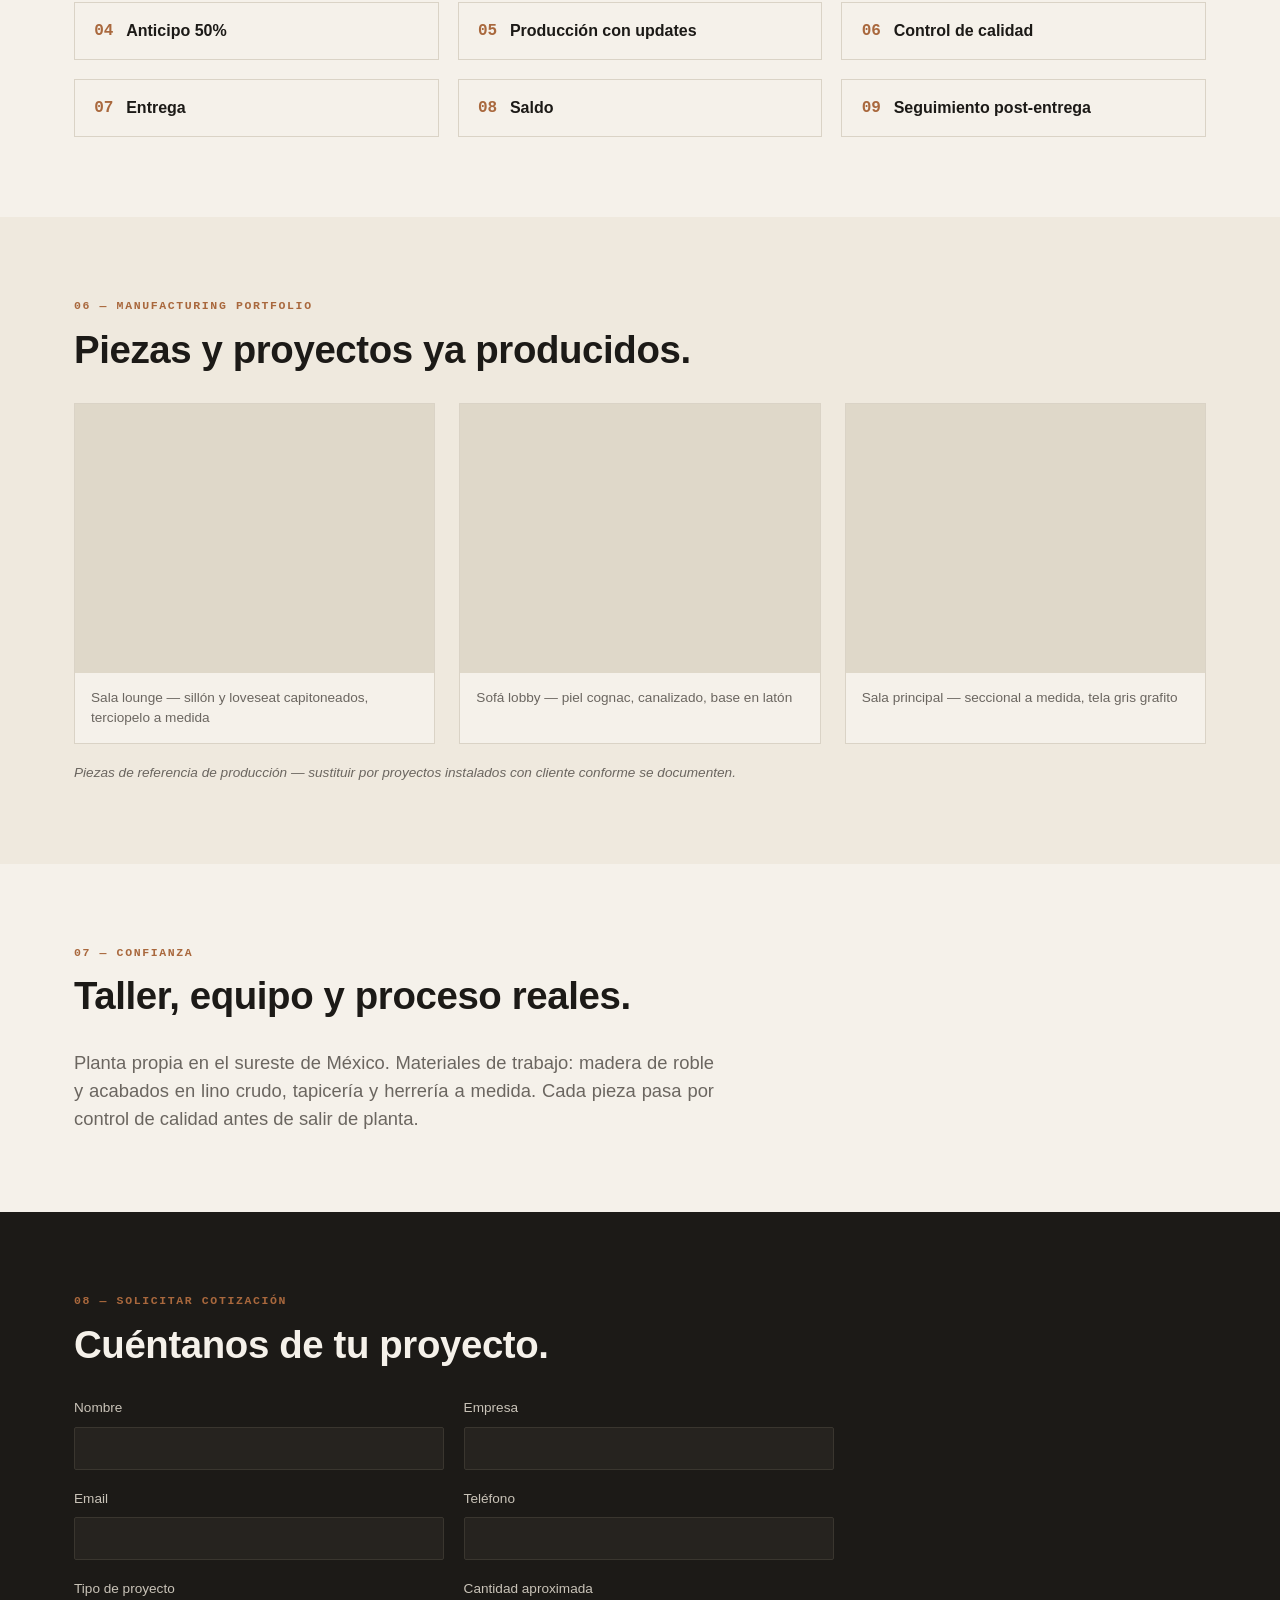
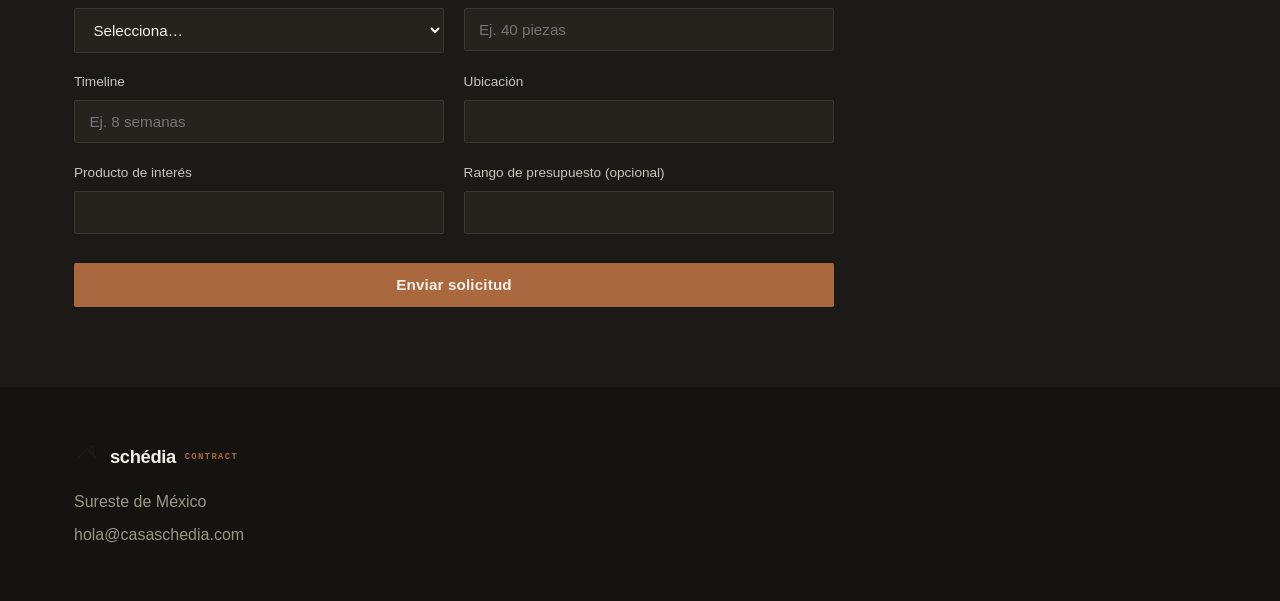
==== commit 3186becc: "Update index.html" ====
--- a/index.html
+++ b/index.html
@@ -179,18 +179,18 @@
     <div class="grid-3">
       <div class="project-card">
         <div class="card-media" style="background-image:url('/assets/proyecto-1.jpg')"></div>
-        <p class="project-meta">[Proyecto real — completar: cliente/ubicación, producto, cantidad]</p>
+        <p class="project-meta">Sala lounge — sillón y loveseat capitoneados, terciopelo a medida</p>
       </div>
       <div class="project-card">
         <div class="card-media" style="background-image:url('/assets/proyecto-2.jpg')"></div>
-        <p class="project-meta">[Proyecto real — completar]</p>
+        <p class="project-meta">Sofá lobby — piel cognac, canalizado, base en latón</p>
       </div>
       <div class="project-card">
         <div class="card-media" style="background-image:url('/assets/proyecto-3.jpg')"></div>
-        <p class="project-meta">[Proyecto real — completar]</p>
-      </div>
-    </div>
-    <p class="fine-note">Sección lista para 3 proyectos reales — sustituir imágenes y notas antes de publicar (nunca inventar nombres de cliente ni resultados).</p>
+        <p class="project-meta">Sala principal — seccional a medida, tela gris grafito</p>
+      </div>
+    </div>
+    <p class="fine-note">Piezas de referencia de producción — sustituir por proyectos instalados con cliente conforme se documenten.</p>
   </div>
 </section>
 
@@ -208,7 +208,7 @@
   <div class="wrap">
     <p class="eyebrow">08 — SOLICITAR COTIZACIÓN</p>
     <h2>Cuéntanos de tu proyecto.</h2>
-    <form class="lead-form" id="quote-form" action="https://TU-N8N.up.railway.app/webhook/schedia-lead" method="POST">
+    <form class="lead-form" id="quote-form" action="https://n8n-production-c8e2f.up.railway.app/webhook/schedia-lead" method="POST">
       <input type="text" name="_honey" style="display:none" tabindex="-1" autocomplete="off">
       <div class="form-grid">
         <label>Nombre<input type="text" name="Nombre" required></label>
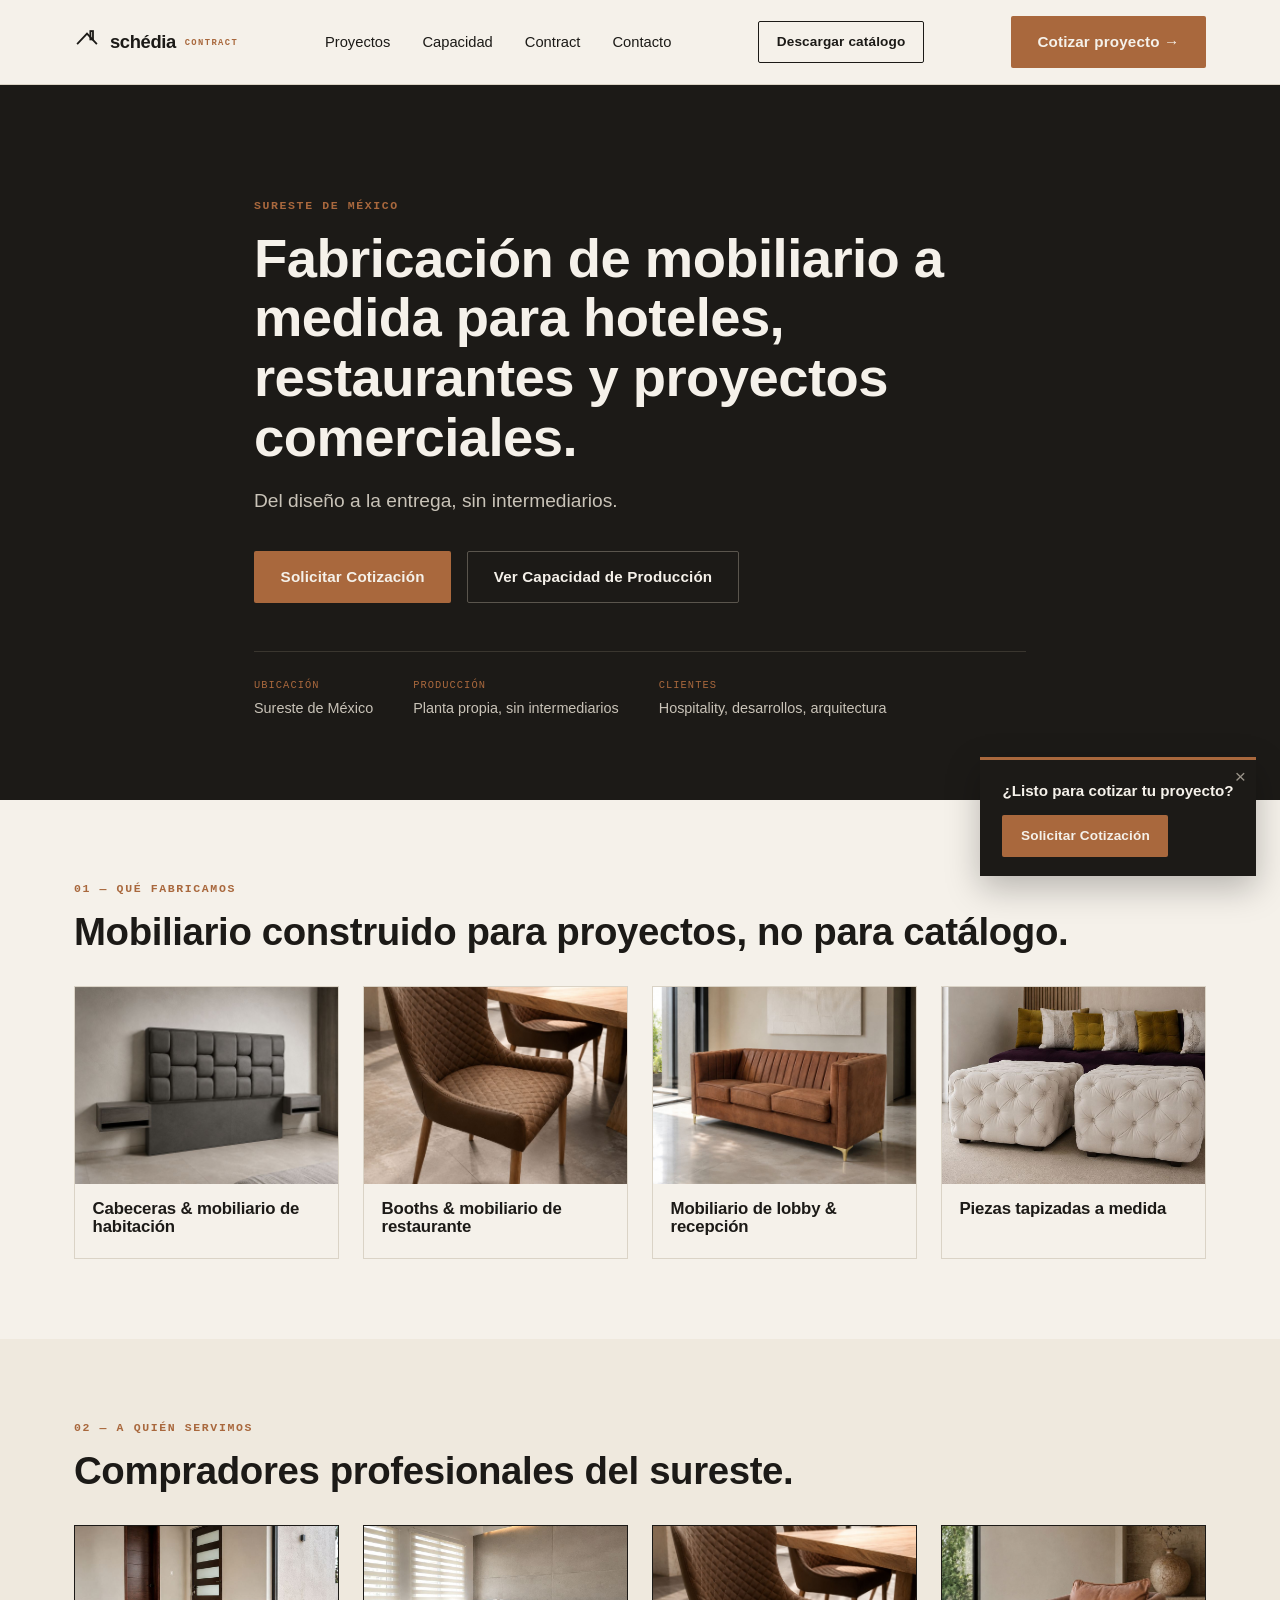
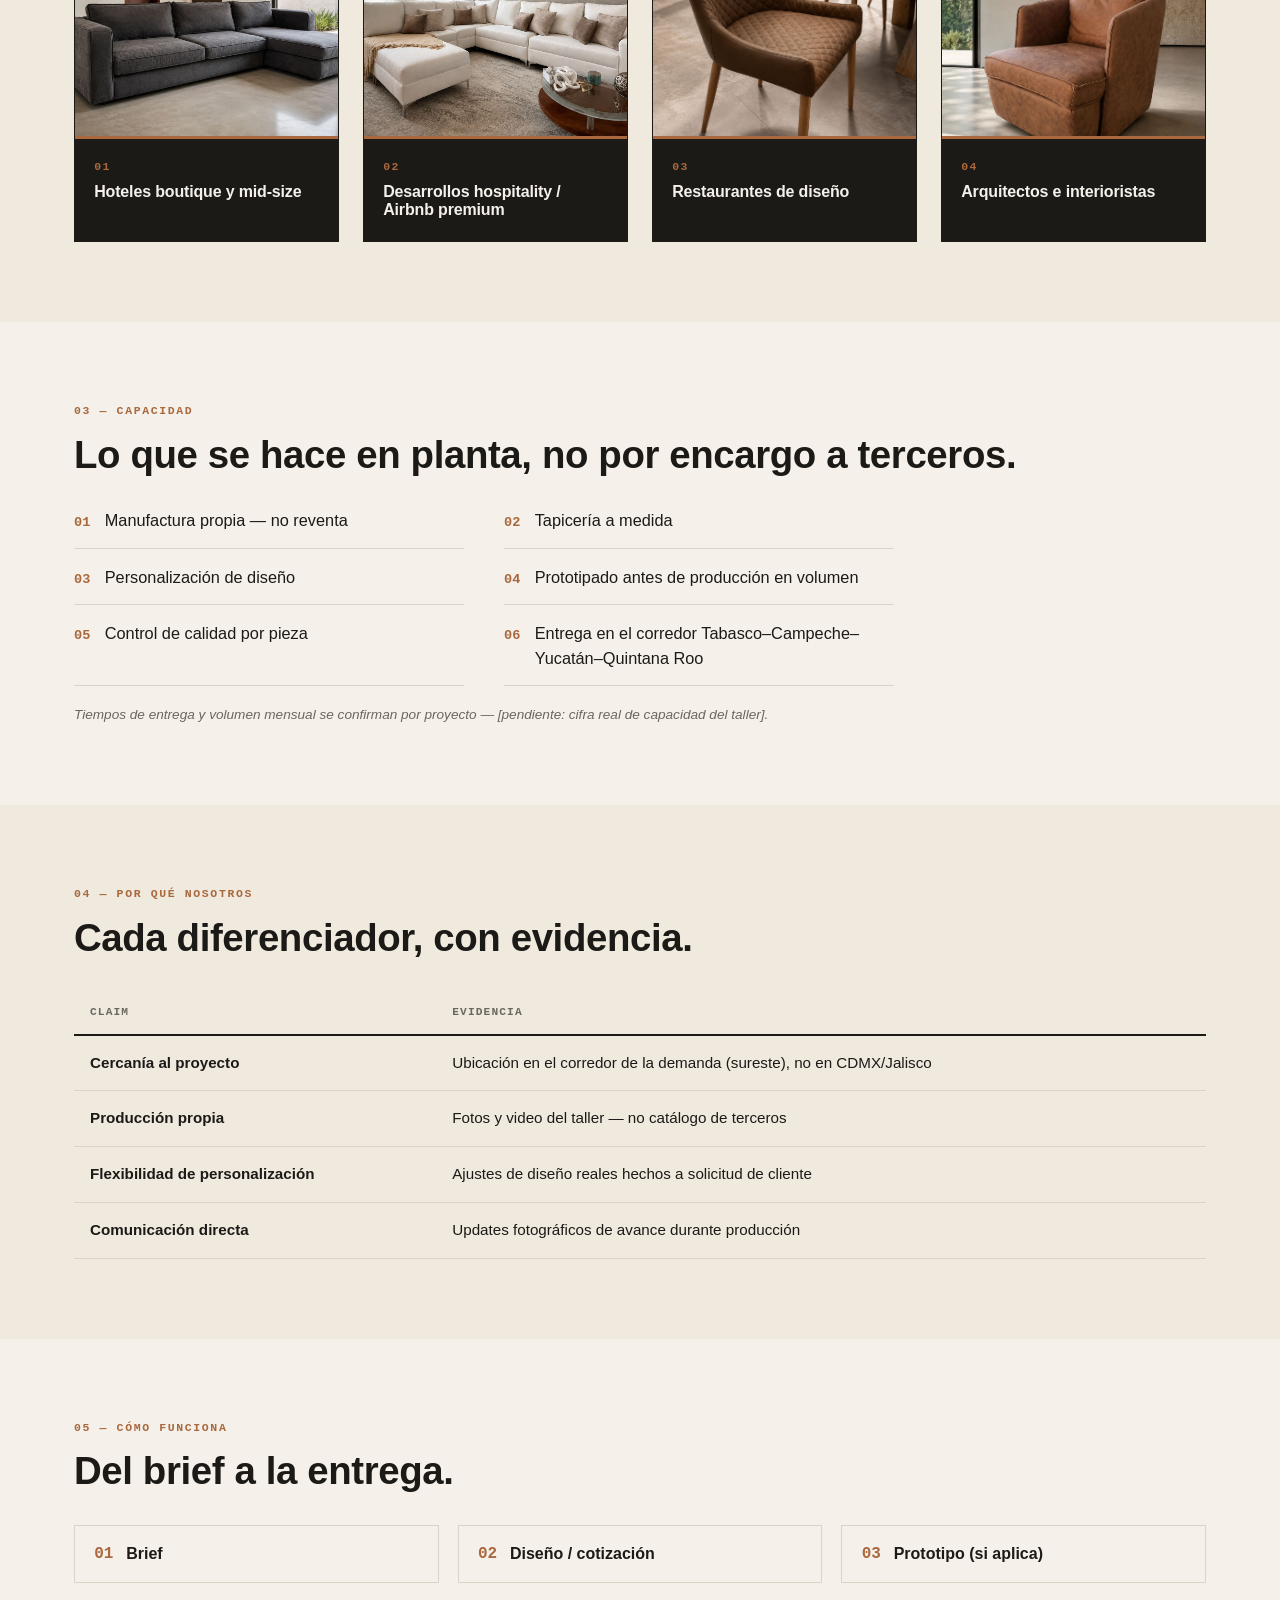
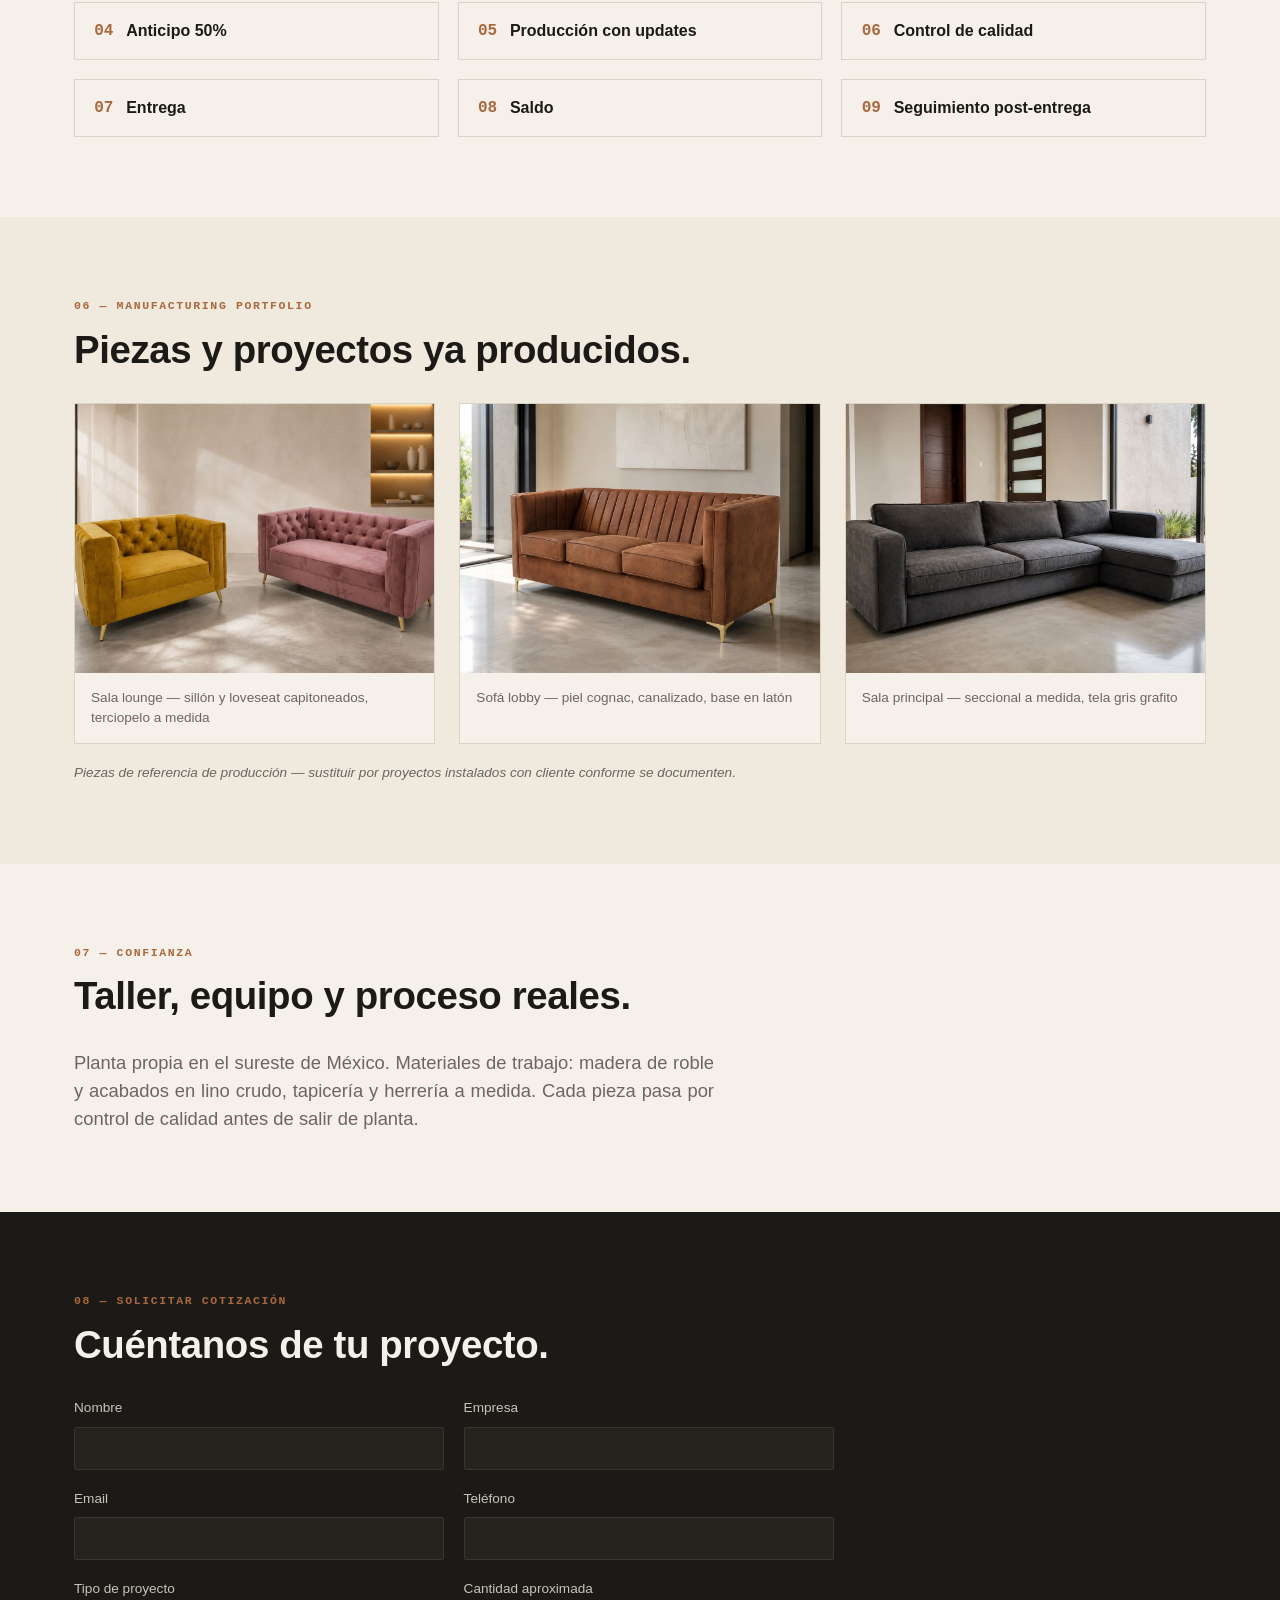
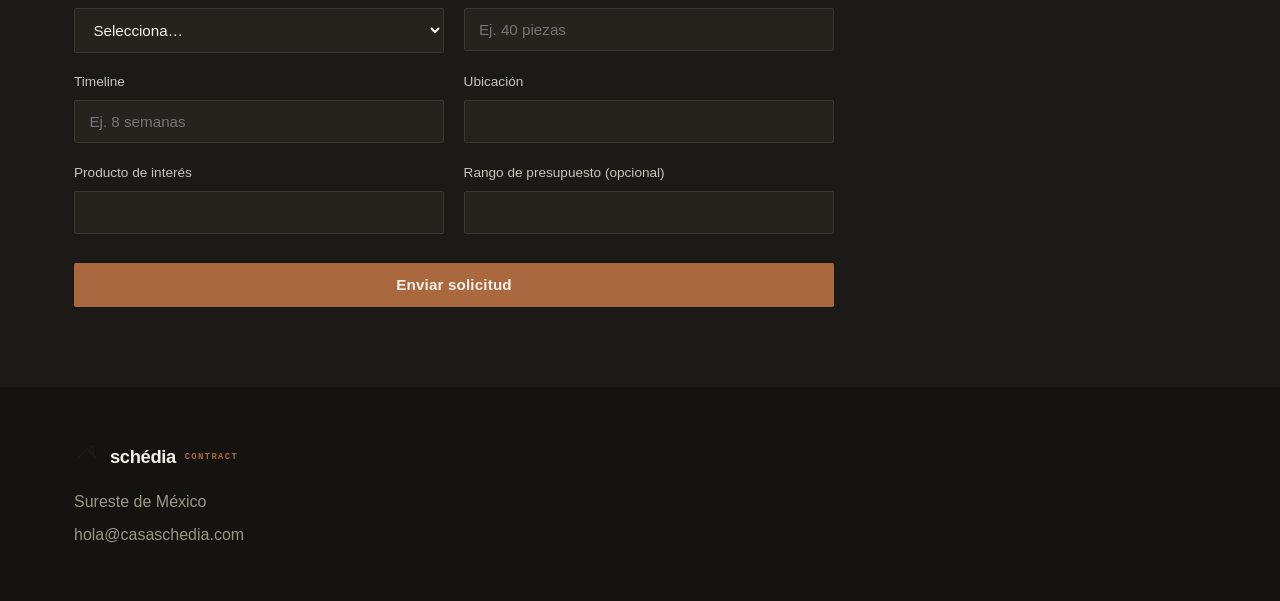
==== commit 78e506ee: "Update index.html" ====
--- a/index.html
+++ b/index.html
@@ -1,4 +1,4 @@
-<!-- VERSION: v01 -->
+<!-- VERSION: v03 -->
 <!DOCTYPE html>
 <html lang="es-MX">
 <head>
@@ -6,17 +6,17 @@
 <meta name="viewport" content="width=device-width, initial-scale=1.0">
 <title>Casa Schédia — Fabricación de mobiliario a medida para hospitality | Sureste de México</title>
 <meta name="description" content="Fabricante de mobiliario a medida para hoteles, restaurantes y proyectos comerciales del sureste de México. Solicita una cotización.">
-<link rel="icon" href="/assets/favicon.svg" type="image/svg+xml">
+<link rel="icon" href="assets/favicon.svg" type="image/svg+xml">
 <link rel="preconnect" href="https://fonts.googleapis.com">
 <link href="https://fonts.googleapis.com/css2?family=Inter:wght@400;500;600;700;800&family=JetBrains+Mono:wght@500;600&display=swap" rel="stylesheet">
-<link rel="stylesheet" href="/css/styles.css?v=01">
+<link rel="stylesheet" href="css/styles.css?v=03">
 </head>
 <body>
 
 <!-- ============ HEADER ============ -->
 <header class="site-header">
   <div class="wrap header-inner">
-    <a href="/" class="logo-lockup" aria-label="Casa Schédia">
+    <a href="index.html" class="logo-lockup" aria-label="Casa Schédia">
       <svg class="logo-icon" viewBox="0 0 100 100" aria-hidden="true">
         <polyline points="12,58 50,18 88,58" fill="none" stroke="currentColor" stroke-width="7" stroke-linejoin="miter"/>
         <rect x="63" y="8" width="10" height="32" fill="none" stroke="currentColor" stroke-width="7" stroke-linejoin="miter"/>
@@ -29,6 +29,7 @@
       <a href="#contract">Contract</a>
       <a href="#contacto">Contacto</a>
     </nav>
+    <a href="assets/catalogo-schedia.pdf" class="btn btn-ghost btn-small header-catalog" download>Descargar catálogo</a>
     <a href="#cotizar" class="btn btn-amber header-cta">Cotizar proyecto →</a>
     <button class="nav-toggle" aria-label="Abrir menú" aria-expanded="false">
       <span></span><span></span><span></span>
@@ -61,19 +62,19 @@
     <h2>Mobiliario construido para proyectos, no para catálogo.</h2>
     <div class="grid-4">
       <div class="card">
-        <div class="card-media" style="background-image:url('/assets/producto-cabeceras.jpg')"></div>
+        <div class="card-media" style="background-image:url('assets/producto-cabeceras.jpg')"></div>
         <h3>Cabeceras &amp; mobiliario de habitación</h3>
       </div>
       <div class="card">
-        <div class="card-media" style="background-image:url('/assets/producto-booths.jpg')"></div>
+        <div class="card-media" style="background-image:url('assets/producto-booths.jpg')"></div>
         <h3>Booths &amp; mobiliario de restaurante</h3>
       </div>
       <div class="card">
-        <div class="card-media" style="background-image:url('/assets/producto-lobby.jpg')"></div>
+        <div class="card-media" style="background-image:url('assets/producto-lobby.jpg')"></div>
         <h3>Mobiliario de lobby &amp; recepción</h3>
       </div>
       <div class="card">
-        <div class="card-media" style="background-image:url('/assets/producto-tapizado.jpg')"></div>
+        <div class="card-media" style="background-image:url('assets/producto-tapizado.jpg')"></div>
         <h3>Piezas tapizadas a medida</h3>
       </div>
     </div>
@@ -87,28 +88,28 @@
     <h2>Compradores profesionales del sureste.</h2>
     <div class="grid-4">
       <div class="audience-card">
-        <div class="card-media" style="background-image:url('/assets/audiencia-hoteles.jpg')"></div>
+        <div class="card-media" style="background-image:url('assets/audiencia-hoteles.jpg')"></div>
         <div class="audience-body">
           <span class="audience-num">01</span>
           <h3>Hoteles boutique y mid-size</h3>
         </div>
       </div>
       <div class="audience-card">
-        <div class="card-media" style="background-image:url('/assets/audiencia-airbnb.jpg')"></div>
+        <div class="card-media" style="background-image:url('assets/audiencia-airbnb.jpg')"></div>
         <div class="audience-body">
           <span class="audience-num">02</span>
           <h3>Desarrollos hospitality / Airbnb premium</h3>
         </div>
       </div>
       <div class="audience-card">
-        <div class="card-media" style="background-image:url('/assets/audiencia-restaurantes.jpg')"></div>
+        <div class="card-media" style="background-image:url('assets/audiencia-restaurantes.jpg')"></div>
         <div class="audience-body">
           <span class="audience-num">03</span>
           <h3>Restaurantes de diseño</h3>
         </div>
       </div>
       <div class="audience-card">
-        <div class="card-media" style="background-image:url('/assets/audiencia-arquitectos.jpg')"></div>
+        <div class="card-media" style="background-image:url('assets/audiencia-arquitectos.jpg')"></div>
         <div class="audience-body">
           <span class="audience-num">04</span>
           <h3>Arquitectos e interioristas</h3>
@@ -178,15 +179,15 @@
     <h2>Piezas y proyectos ya producidos.</h2>
     <div class="grid-3">
       <div class="project-card">
-        <div class="card-media" style="background-image:url('/assets/proyecto-1.jpg')"></div>
+        <div class="card-media" style="background-image:url('assets/proyecto-1.jpg')"></div>
         <p class="project-meta">Sala lounge — sillón y loveseat capitoneados, terciopelo a medida</p>
       </div>
       <div class="project-card">
-        <div class="card-media" style="background-image:url('/assets/proyecto-2.jpg')"></div>
+        <div class="card-media" style="background-image:url('assets/proyecto-2.jpg')"></div>
         <p class="project-meta">Sofá lobby — piel cognac, canalizado, base en latón</p>
       </div>
       <div class="project-card">
-        <div class="card-media" style="background-image:url('/assets/proyecto-3.jpg')"></div>
+        <div class="card-media" style="background-image:url('assets/proyecto-3.jpg')"></div>
         <p class="project-meta">Sala principal — seccional a medida, tela gris grafito</p>
       </div>
     </div>
@@ -258,6 +259,6 @@
   <a href="#cotizar" class="btn btn-amber btn-small">Solicitar Cotización</a>
 </div>
 
-<script src="/js/main.js?v=01"></script>
+<script src="js/main.js?v=01"></script>
 </body>
 </html>
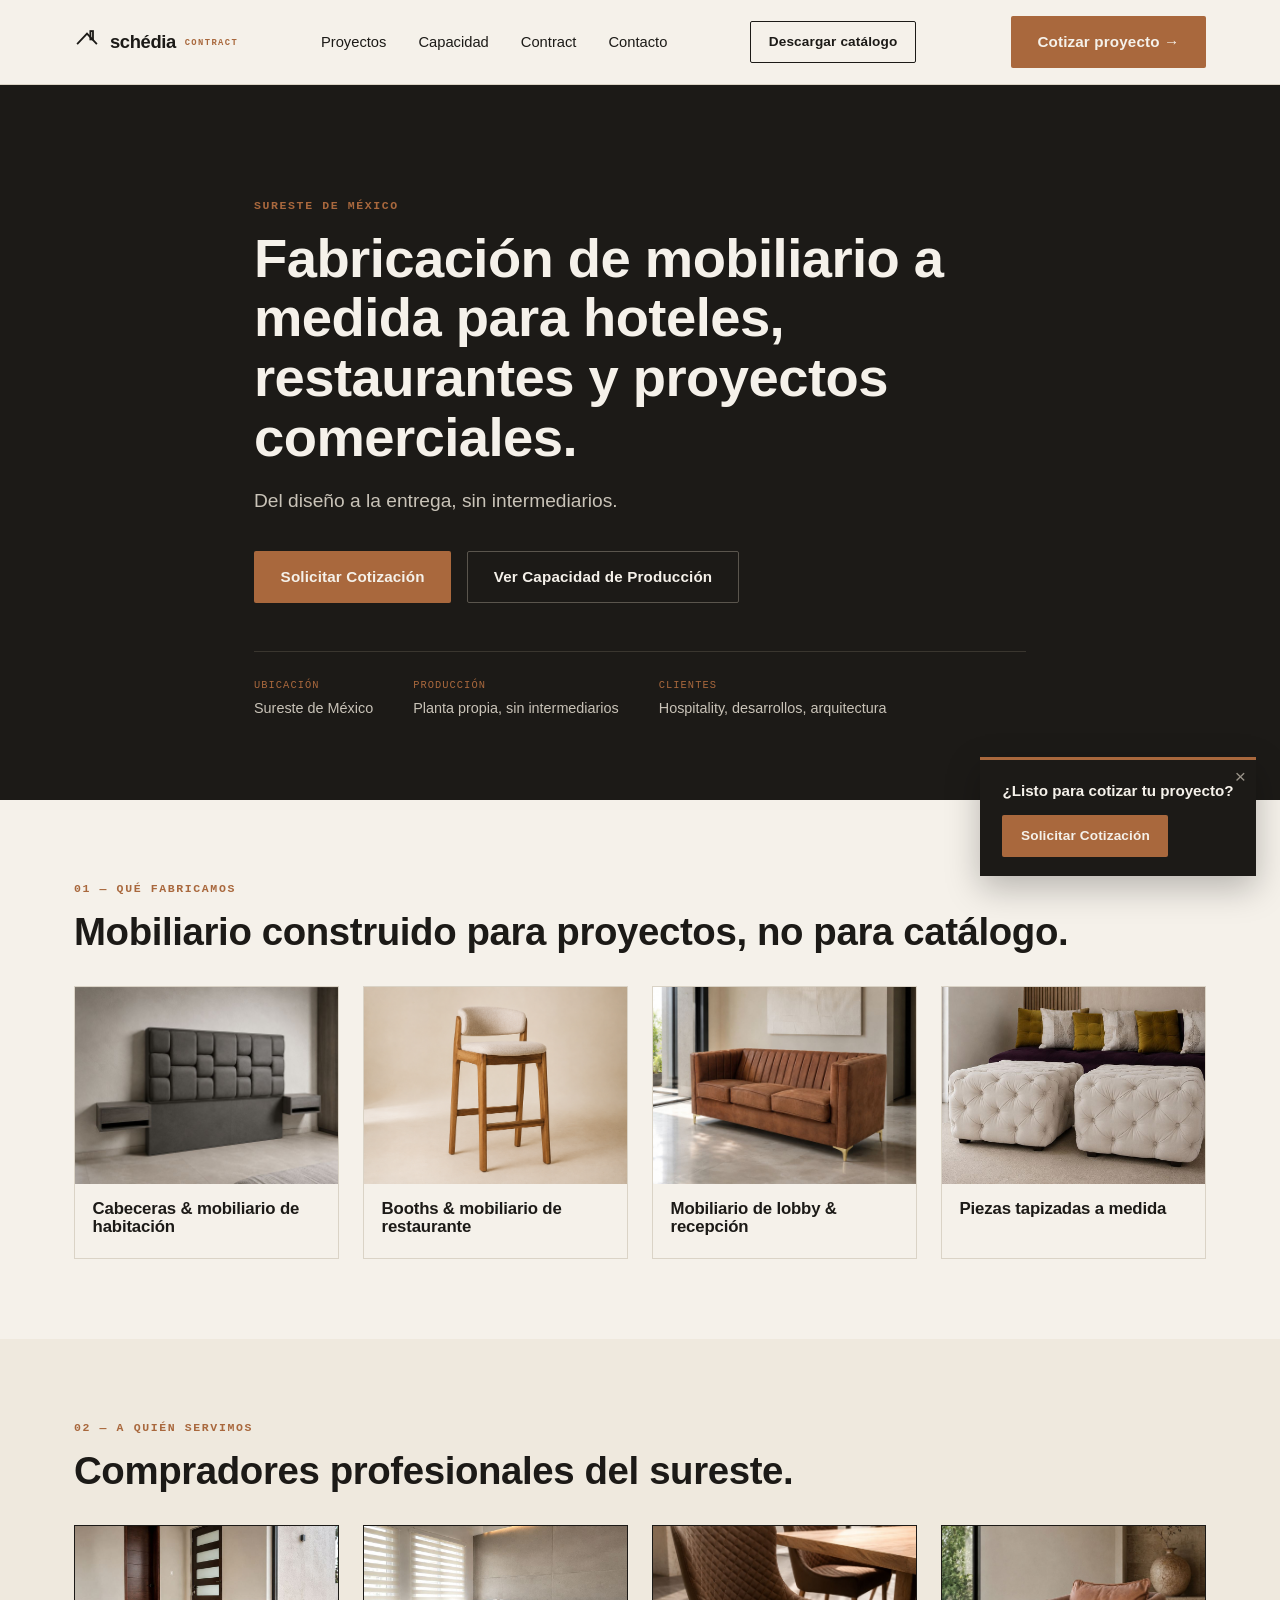
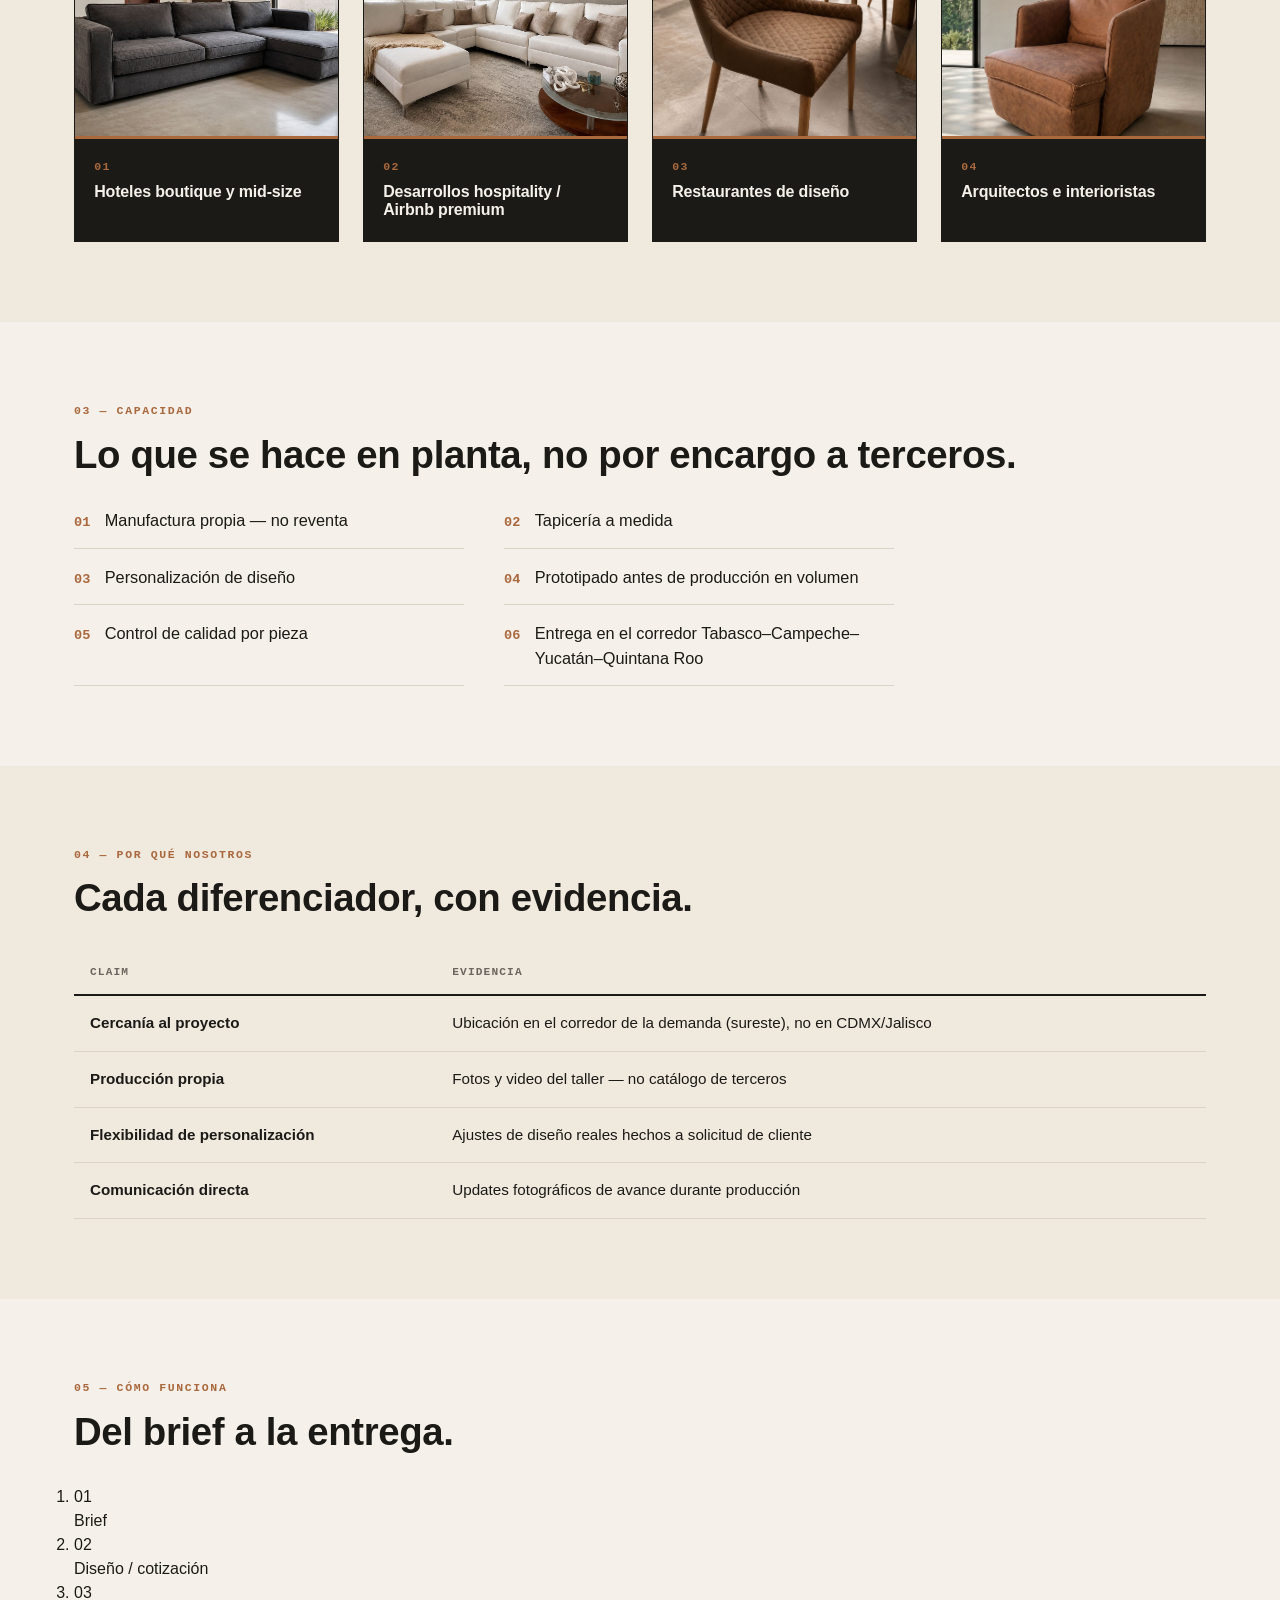
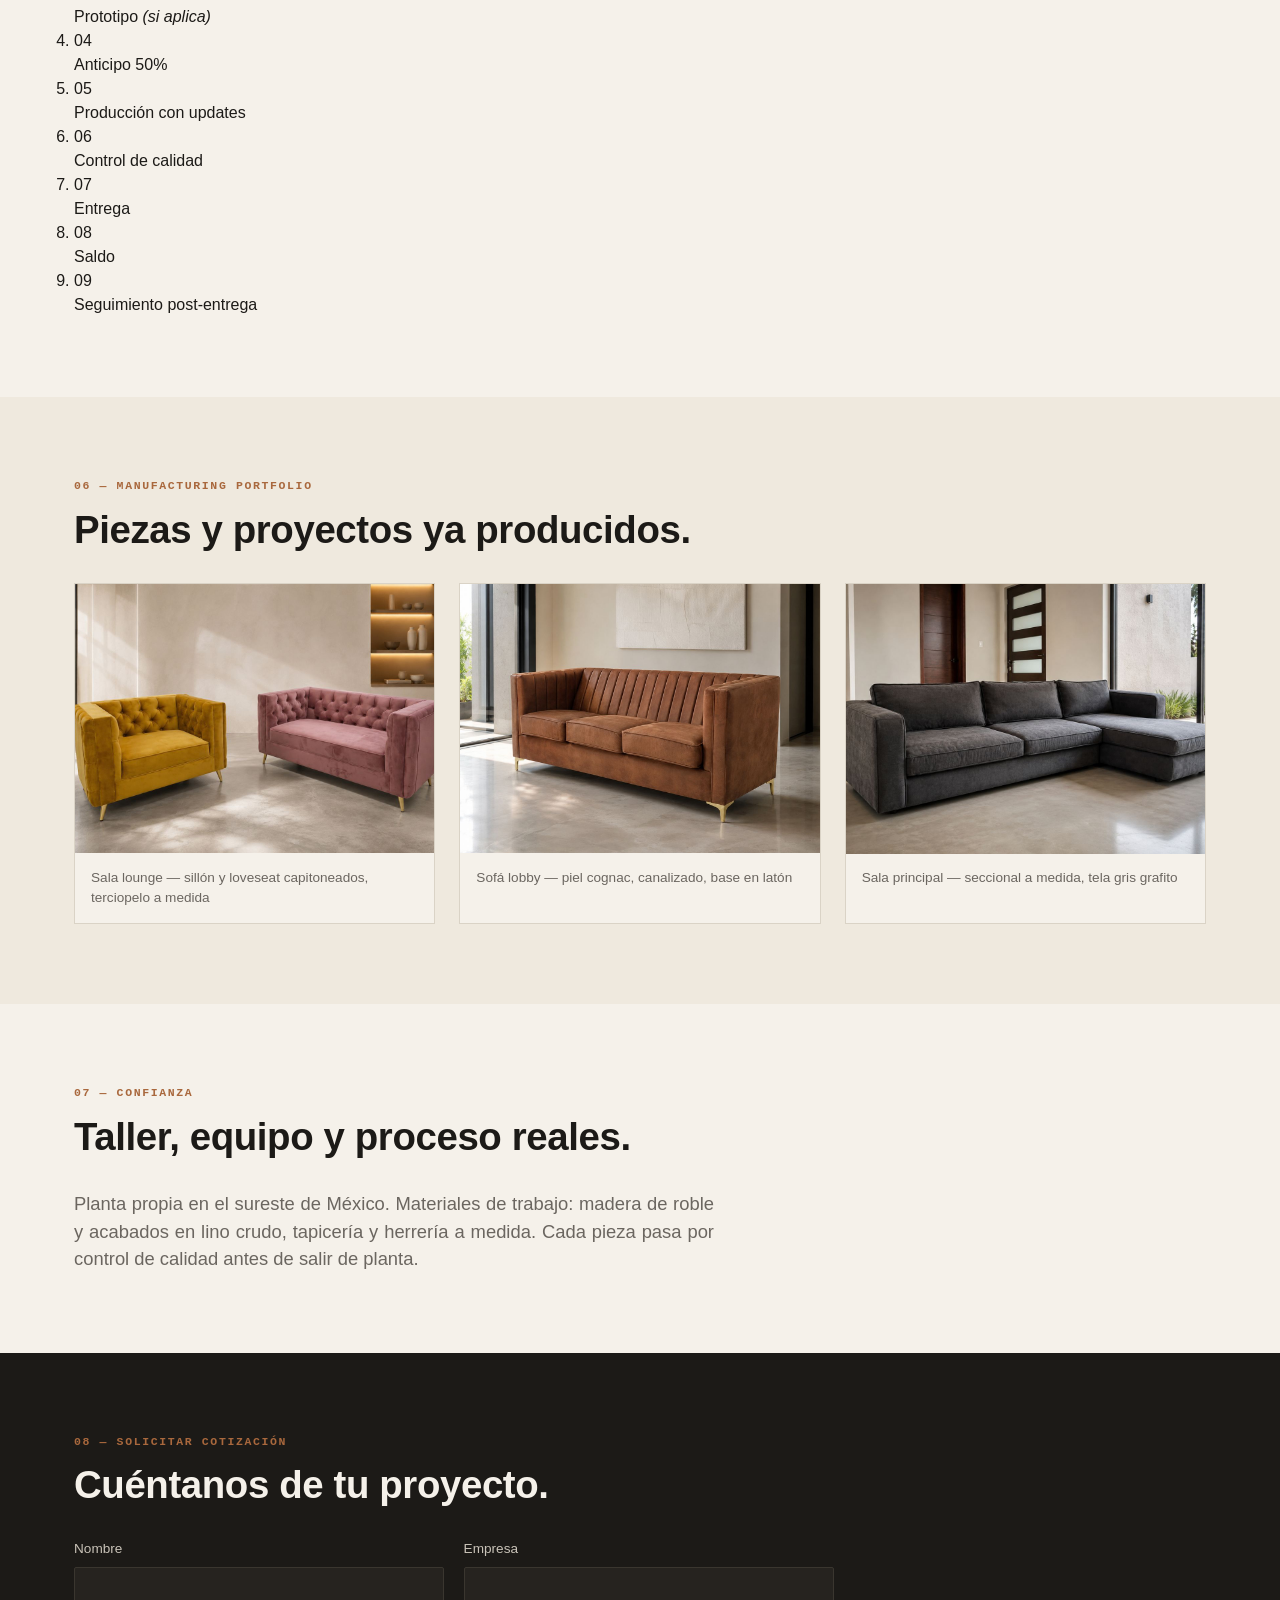
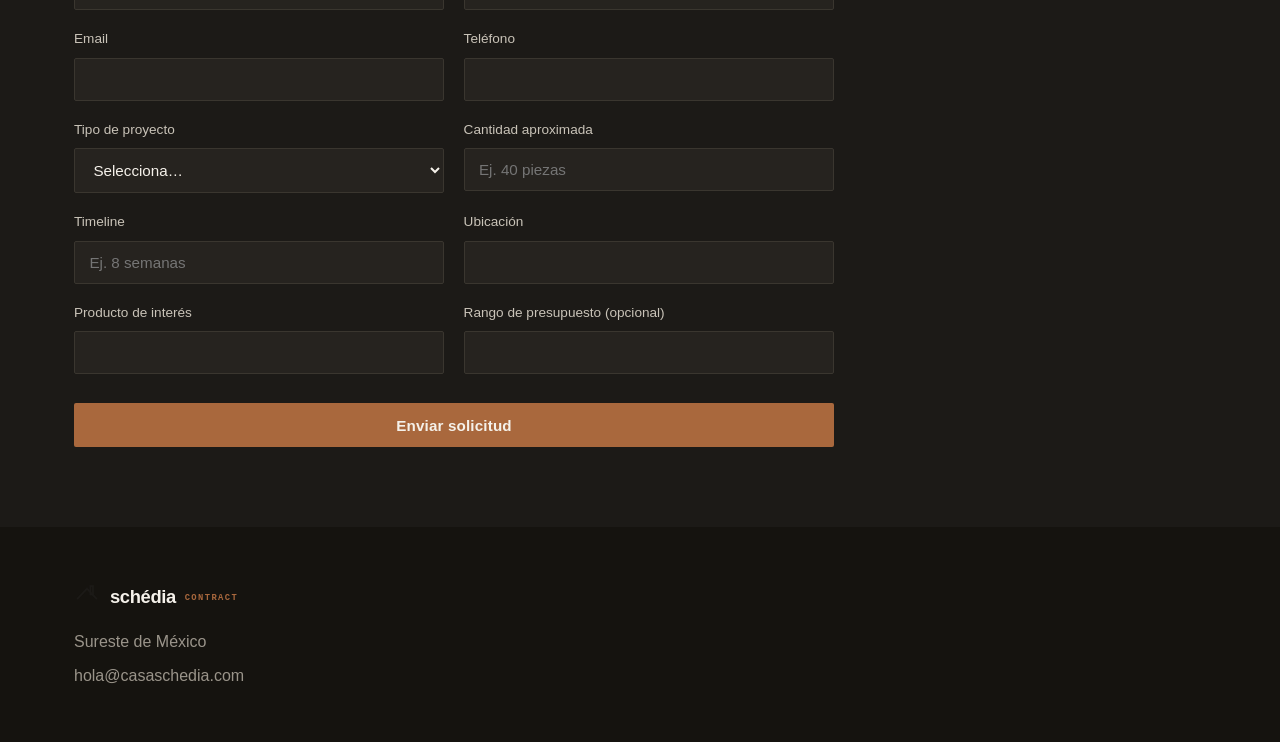
==== commit 69065643: "Update index.html" ====
--- a/index.html
+++ b/index.html
@@ -1,4 +1,4 @@
-<!-- VERSION: v03 -->
+<!-- VERSION: v04 -->
 <!DOCTYPE html>
 <html lang="es-MX">
 <head>
@@ -9,7 +9,7 @@
 <link rel="icon" href="assets/favicon.svg" type="image/svg+xml">
 <link rel="preconnect" href="https://fonts.googleapis.com">
 <link href="https://fonts.googleapis.com/css2?family=Inter:wght@400;500;600;700;800&family=JetBrains+Mono:wght@500;600&display=swap" rel="stylesheet">
-<link rel="stylesheet" href="css/styles.css?v=03">
+<link rel="stylesheet" href="css/styles.css?v=04">
 </head>
 <body>
 
@@ -132,7 +132,6 @@
       <li><span class="spec-num">05</span> Control de calidad por pieza</li>
       <li><span class="spec-num">06</span> Entrega en el corredor Tabasco–Campeche–Yucatán–Quintana Roo</li>
     </ul>
-    <p class="fine-note">Tiempos de entrega y volumen mensual se confirman por proyecto — [pendiente: cifra real de capacidad del taller].</p>
   </div>
 </section>
 
@@ -158,17 +157,20 @@
   <div class="wrap">
     <p class="eyebrow">05 — CÓMO FUNCIONA</p>
     <h2>Del brief a la entrega.</h2>
-    <ol class="process-steps">
-      <li><span>01</span>Brief</li>
-      <li><span>02</span>Diseño / cotización</li>
-      <li><span>03</span>Prototipo (si aplica)</li>
-      <li><span>04</span>Anticipo 50%</li>
-      <li><span>05</span>Producción con updates</li>
-      <li><span>06</span>Control de calidad</li>
-      <li><span>07</span>Entrega</li>
-      <li><span>08</span>Saldo</li>
-      <li><span>09</span>Seguimiento post-entrega</li>
-    </ol>
+    <div class="roadmap" id="roadmap">
+      <div class="roadmap-track"><div class="roadmap-fill"></div></div>
+      <ol class="roadmap-steps">
+        <li class="roadmap-step"><span class="roadmap-node">01</span><p class="roadmap-label">Brief</p></li>
+        <li class="roadmap-step"><span class="roadmap-node">02</span><p class="roadmap-label">Diseño / cotización</p></li>
+        <li class="roadmap-step"><span class="roadmap-node">03</span><p class="roadmap-label">Prototipo <em>(si aplica)</em></p></li>
+        <li class="roadmap-step"><span class="roadmap-node">04</span><p class="roadmap-label">Anticipo 50%</p></li>
+        <li class="roadmap-step"><span class="roadmap-node">05</span><p class="roadmap-label">Producción con updates</p></li>
+        <li class="roadmap-step"><span class="roadmap-node">06</span><p class="roadmap-label">Control de calidad</p></li>
+        <li class="roadmap-step"><span class="roadmap-node">07</span><p class="roadmap-label">Entrega</p></li>
+        <li class="roadmap-step"><span class="roadmap-node">08</span><p class="roadmap-label">Saldo</p></li>
+        <li class="roadmap-step"><span class="roadmap-node">09</span><p class="roadmap-label">Seguimiento post-entrega</p></li>
+      </ol>
+    </div>
   </div>
 </section>
 
@@ -191,7 +193,6 @@
         <p class="project-meta">Sala principal — seccional a medida, tela gris grafito</p>
       </div>
     </div>
-    <p class="fine-note">Piezas de referencia de producción — sustituir por proyectos instalados con cliente conforme se documenten.</p>
   </div>
 </section>
 
@@ -259,6 +260,6 @@
   <a href="#cotizar" class="btn btn-amber btn-small">Solicitar Cotización</a>
 </div>
 
-<script src="js/main.js?v=01"></script>
+<script src="js/main.js?v=02"></script>
 </body>
 </html>
--- a/css/styles.css
+++ b/css/styles.css
@@ -1,4 +1,4 @@
-/* VERSION: v01 */
+/* VERSION: v03 */
 :root{
   --charcoal:#1C1A17;
   --wood:#A9683D;
@@ -124,4 +124,6 @@
   .process-steps{grid-template-columns:1fr 1fr}
   .form-grid{grid-template-columns:1fr}
   .header-cta{display:none}
+  .header-catalog{display:none}
 }
+.header-catalog{margin-right:12px}
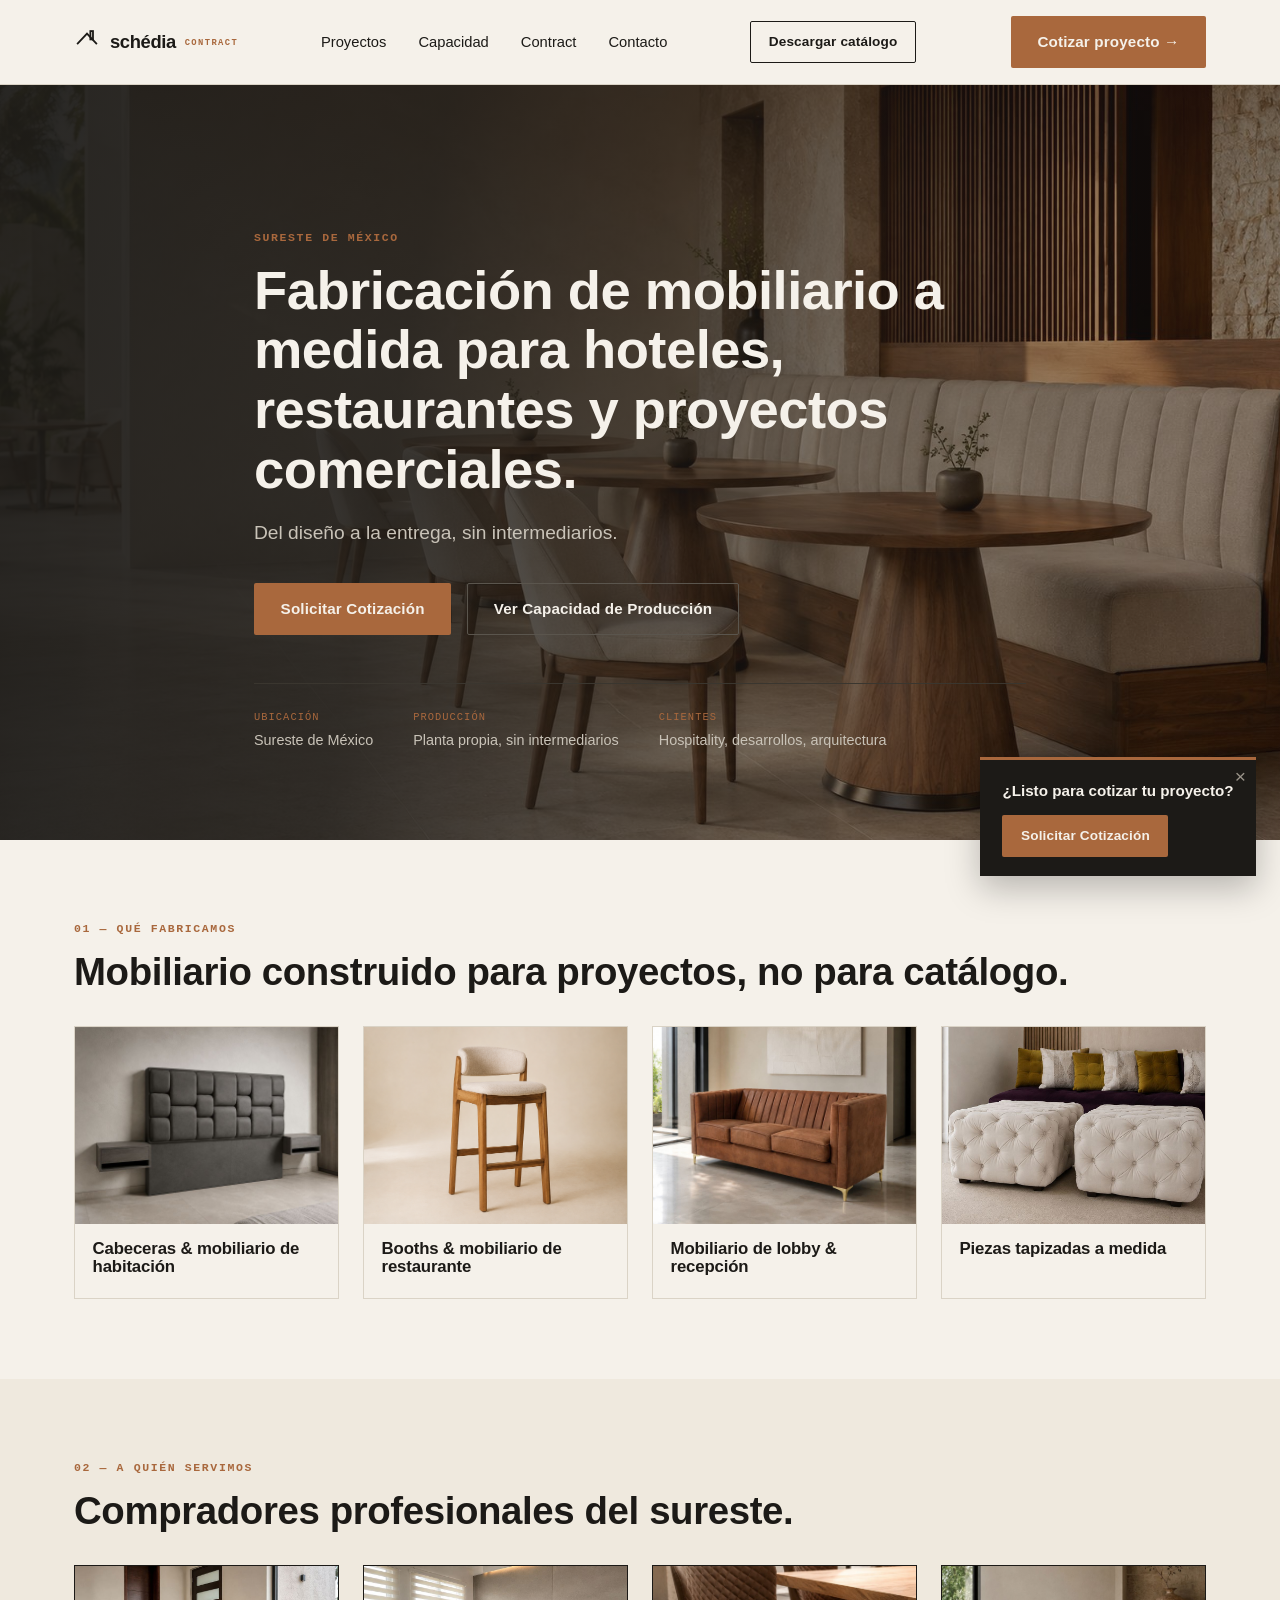
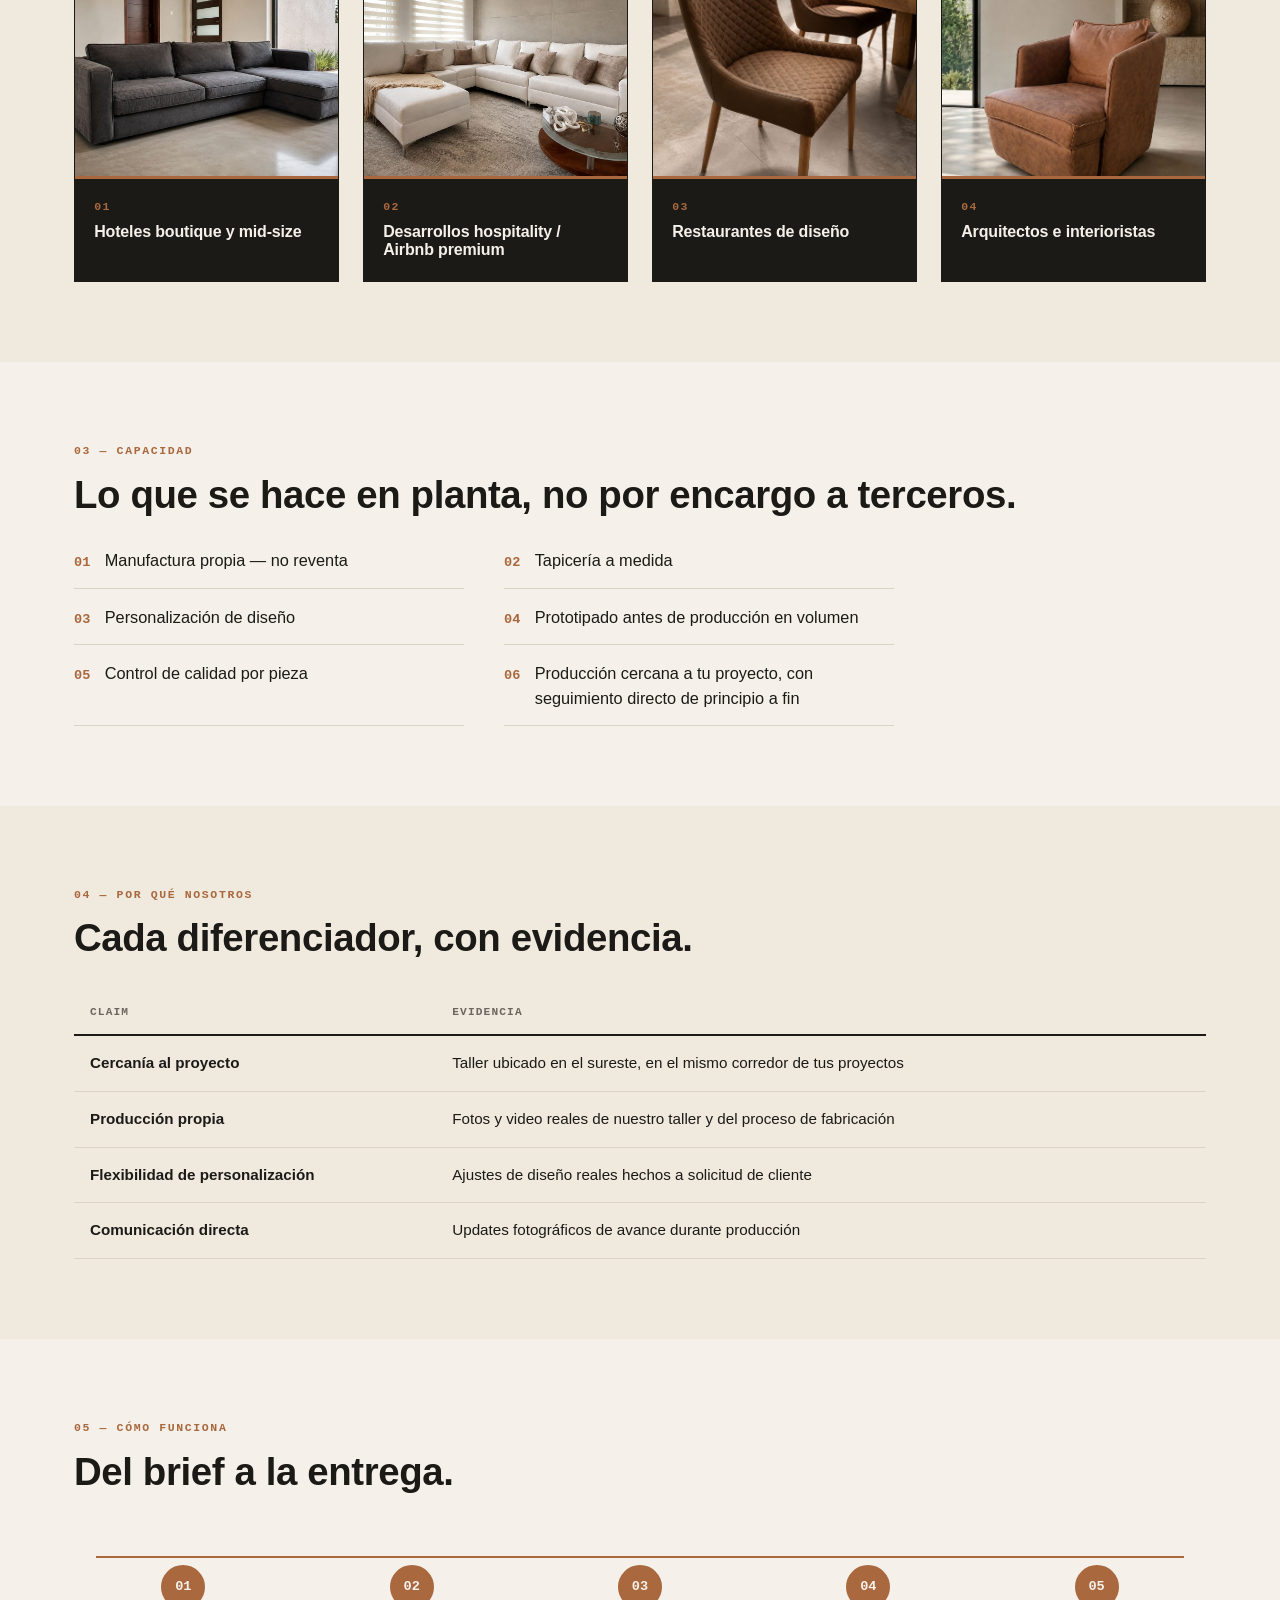
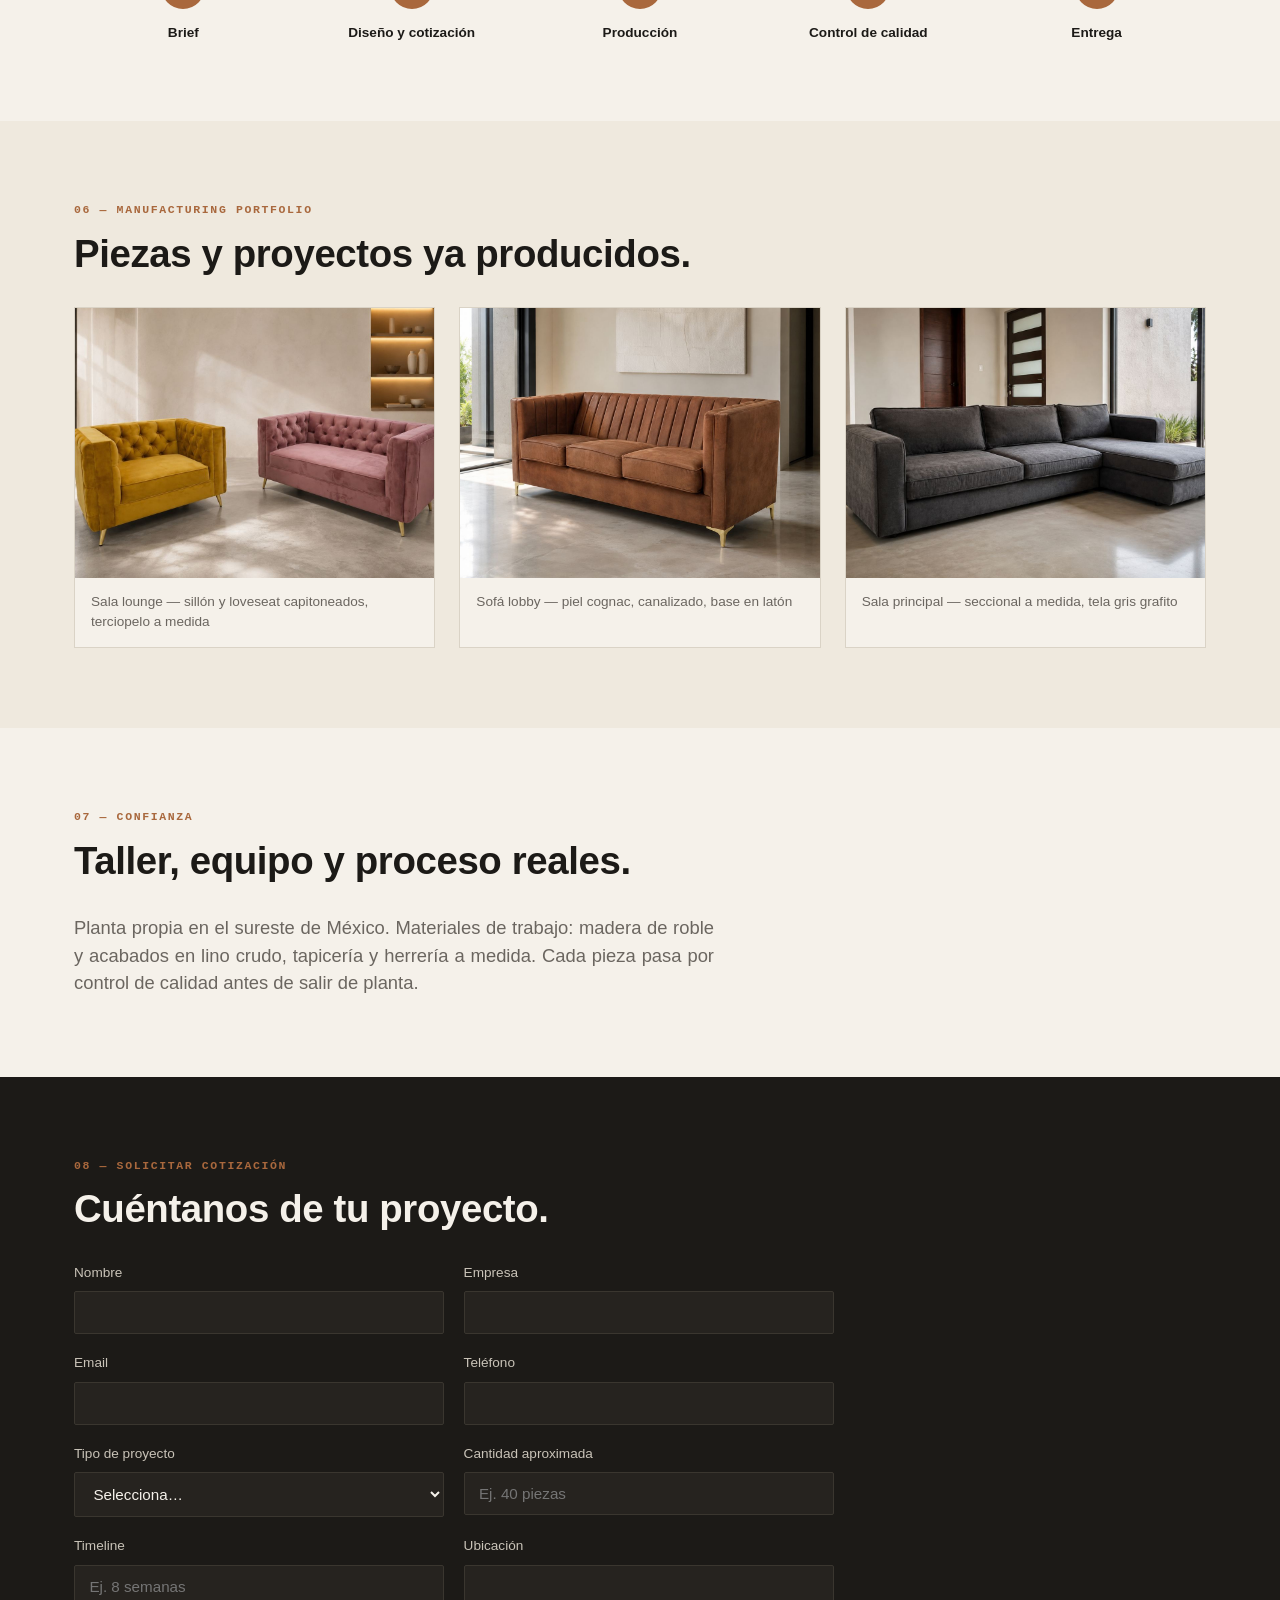
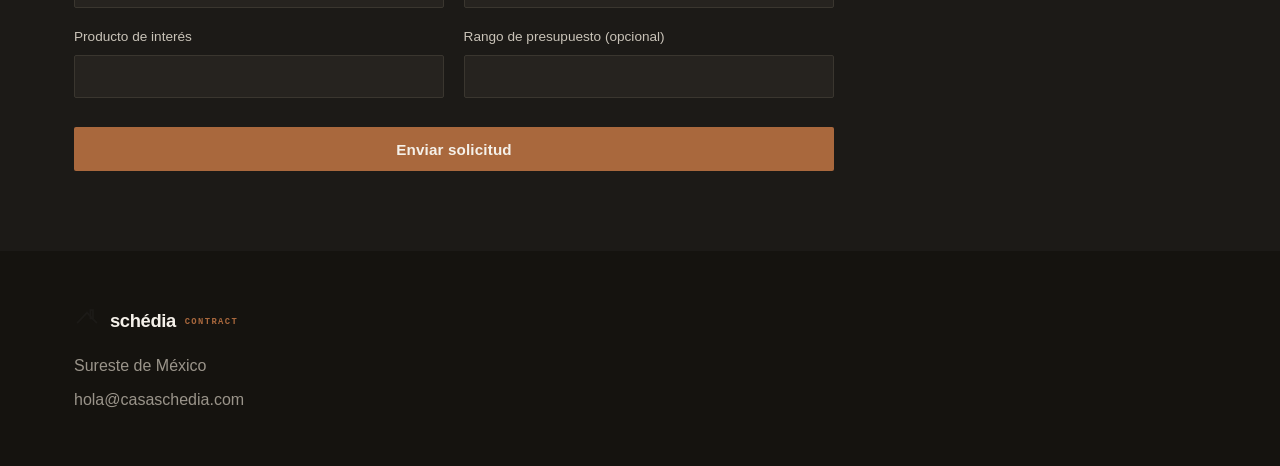
==== commit cce0ca54: "Update index.html" ====
--- a/index.html
+++ b/index.html
@@ -1,4 +1,4 @@
-<!-- VERSION: v04 -->
+<!-- VERSION: v06 -->
 <!DOCTYPE html>
 <html lang="es-MX">
 <head>
@@ -9,7 +9,7 @@
 <link rel="icon" href="assets/favicon.svg" type="image/svg+xml">
 <link rel="preconnect" href="https://fonts.googleapis.com">
 <link href="https://fonts.googleapis.com/css2?family=Inter:wght@400;500;600;700;800&family=JetBrains+Mono:wght@500;600&display=swap" rel="stylesheet">
-<link rel="stylesheet" href="css/styles.css?v=04">
+<link rel="stylesheet" href="css/styles.css?v=05">
 </head>
 <body>
 
@@ -130,7 +130,7 @@
       <li><span class="spec-num">03</span> Personalización de diseño</li>
       <li><span class="spec-num">04</span> Prototipado antes de producción en volumen</li>
       <li><span class="spec-num">05</span> Control de calidad por pieza</li>
-      <li><span class="spec-num">06</span> Entrega en el corredor Tabasco–Campeche–Yucatán–Quintana Roo</li>
+      <li><span class="spec-num">06</span> Producción cercana a tu proyecto, con seguimiento directo de principio a fin</li>
     </ul>
   </div>
 </section>
@@ -143,8 +143,8 @@
     <table class="evidence-table">
       <thead><tr><th>Claim</th><th>Evidencia</th></tr></thead>
       <tbody>
-        <tr><td>Cercanía al proyecto</td><td>Ubicación en el corredor de la demanda (sureste), no en CDMX/Jalisco</td></tr>
-        <tr><td>Producción propia</td><td>Fotos y video del taller — no catálogo de terceros</td></tr>
+        <tr><td>Cercanía al proyecto</td><td>Taller ubicado en el sureste, en el mismo corredor de tus proyectos</td></tr>
+        <tr><td>Producción propia</td><td>Fotos y video reales de nuestro taller y del proceso de fabricación</td></tr>
         <tr><td>Flexibilidad de personalización</td><td>Ajustes de diseño reales hechos a solicitud de cliente</td></tr>
         <tr><td>Comunicación directa</td><td>Updates fotográficos de avance durante producción</td></tr>
       </tbody>
@@ -161,14 +161,10 @@
       <div class="roadmap-track"><div class="roadmap-fill"></div></div>
       <ol class="roadmap-steps">
         <li class="roadmap-step"><span class="roadmap-node">01</span><p class="roadmap-label">Brief</p></li>
-        <li class="roadmap-step"><span class="roadmap-node">02</span><p class="roadmap-label">Diseño / cotización</p></li>
-        <li class="roadmap-step"><span class="roadmap-node">03</span><p class="roadmap-label">Prototipo <em>(si aplica)</em></p></li>
-        <li class="roadmap-step"><span class="roadmap-node">04</span><p class="roadmap-label">Anticipo 50%</p></li>
-        <li class="roadmap-step"><span class="roadmap-node">05</span><p class="roadmap-label">Producción con updates</p></li>
-        <li class="roadmap-step"><span class="roadmap-node">06</span><p class="roadmap-label">Control de calidad</p></li>
-        <li class="roadmap-step"><span class="roadmap-node">07</span><p class="roadmap-label">Entrega</p></li>
-        <li class="roadmap-step"><span class="roadmap-node">08</span><p class="roadmap-label">Saldo</p></li>
-        <li class="roadmap-step"><span class="roadmap-node">09</span><p class="roadmap-label">Seguimiento post-entrega</p></li>
+        <li class="roadmap-step"><span class="roadmap-node">02</span><p class="roadmap-label">Diseño y cotización</p></li>
+        <li class="roadmap-step"><span class="roadmap-node">03</span><p class="roadmap-label">Producción</p></li>
+        <li class="roadmap-step"><span class="roadmap-node">04</span><p class="roadmap-label">Control de calidad</p></li>
+        <li class="roadmap-step"><span class="roadmap-node">05</span><p class="roadmap-label">Entrega</p></li>
       </ol>
     </div>
   </div>
--- a/css/styles.css
+++ b/css/styles.css
@@ -1,4 +1,4 @@
-/* VERSION: v03 */
+/* VERSION: v05 */
 :root{
   --charcoal:#1C1A17;
   --wood:#A9683D;
@@ -48,7 +48,9 @@
 .nav-toggle{display:none}
 
 /* Hero */
-.hero{background:var(--charcoal);color:var(--cream);padding:7rem 0 5rem}
+.hero{position:relative;background:var(--charcoal) url('../assets/hero-cover.jpg') center/cover no-repeat;color:var(--cream);padding:9rem 0 5.5rem;overflow:hidden}
+.hero::before{content:"";position:absolute;inset:0;background:linear-gradient(100deg,rgba(28,26,23,.94) 0%,rgba(28,26,23,.88) 32%,rgba(28,26,23,.55) 62%,rgba(28,26,23,.28) 100%);z-index:0}
+.hero .wrap{position:relative;z-index:1}
 .hero-inner{max-width:820px}
 .hero .eyebrow{color:var(--wood)}
 .hero h1{color:var(--cream);margin-bottom:1.2rem}
@@ -92,9 +94,28 @@
 .evidence-table td:first-child{font-weight:700;width:32%}
 
 /* Process */
-.process-steps{list-style:none;display:grid;grid-template-columns:repeat(3,1fr);gap:1.2rem;counter-reset:step}
-.process-steps li{display:flex;align-items:center;gap:.8rem;background:var(--cream);border:1px solid var(--line);padding:1rem 1.2rem;font-weight:600}
-.process-steps span{font-family:var(--font-mono);color:var(--wood);font-weight:600}
+.roadmap{position:relative;padding-top:2.5rem}
+.roadmap-track{position:absolute;top:1.9rem;left:22px;right:22px;height:2px;background:var(--line);z-index:0}
+.roadmap-fill{position:absolute;inset:0;width:0;background:var(--wood);transition:width 1.8s cubic-bezier(.22,.9,.3,1)}
+.roadmap.in-view .roadmap-fill{width:100%}
+.roadmap-steps{list-style:none;display:grid;grid-template-columns:repeat(5,1fr);gap:.6rem;position:relative;z-index:1;counter-reset:step}
+.roadmap-step{display:flex;flex-direction:column;align-items:center;text-align:center;gap:.9rem}
+.roadmap-node{width:44px;height:44px;border-radius:50%;background:var(--cream);border:2px solid var(--line);display:flex;align-items:center;justify-content:center;font-family:var(--font-mono);font-weight:600;font-size:.85rem;color:var(--grey);transition:background .35s ease,border-color .35s ease,color .35s ease,transform .35s ease;transform:scale(.9)}
+.roadmap-label{font-size:.85rem;font-weight:600;line-height:1.3;max-width:140px}
+.roadmap-label em{font-style:normal;color:var(--grey);font-weight:500}
+.roadmap.in-view .roadmap-node{background:var(--wood);border-color:var(--wood);color:var(--cream);transform:scale(1)}
+.roadmap.in-view .roadmap-step:nth-child(1) .roadmap-node{transition-delay:.1s}
+.roadmap.in-view .roadmap-step:nth-child(2) .roadmap-node{transition-delay:.34s}
+.roadmap.in-view .roadmap-step:nth-child(3) .roadmap-node{transition-delay:.58s}
+.roadmap.in-view .roadmap-step:nth-child(4) .roadmap-node{transition-delay:.82s}
+.roadmap.in-view .roadmap-step:nth-child(5) .roadmap-node{transition-delay:1.06s}
+@media (max-width:860px){
+  .roadmap-track{display:none}
+  .roadmap-steps{grid-template-columns:1fr;gap:0;justify-items:start}
+  .roadmap-step{flex-direction:row;text-align:left;align-items:center;position:relative;padding:0 0 1.7rem 0}
+  .roadmap-step:not(:last-child)::before{content:"";position:absolute;left:22px;top:44px;bottom:0;width:2px;background:var(--line)}
+  .roadmap-label{max-width:none}
+}
 
 /* Form */
 .section-form{background:var(--charcoal);color:var(--cream)}
@@ -121,7 +142,6 @@
   .grid-4{grid-template-columns:repeat(2,1fr)}
   .grid-3{grid-template-columns:1fr}
   .spec-list{grid-template-columns:1fr}
-  .process-steps{grid-template-columns:1fr 1fr}
   .form-grid{grid-template-columns:1fr}
   .header-cta{display:none}
   .header-catalog{display:none}
